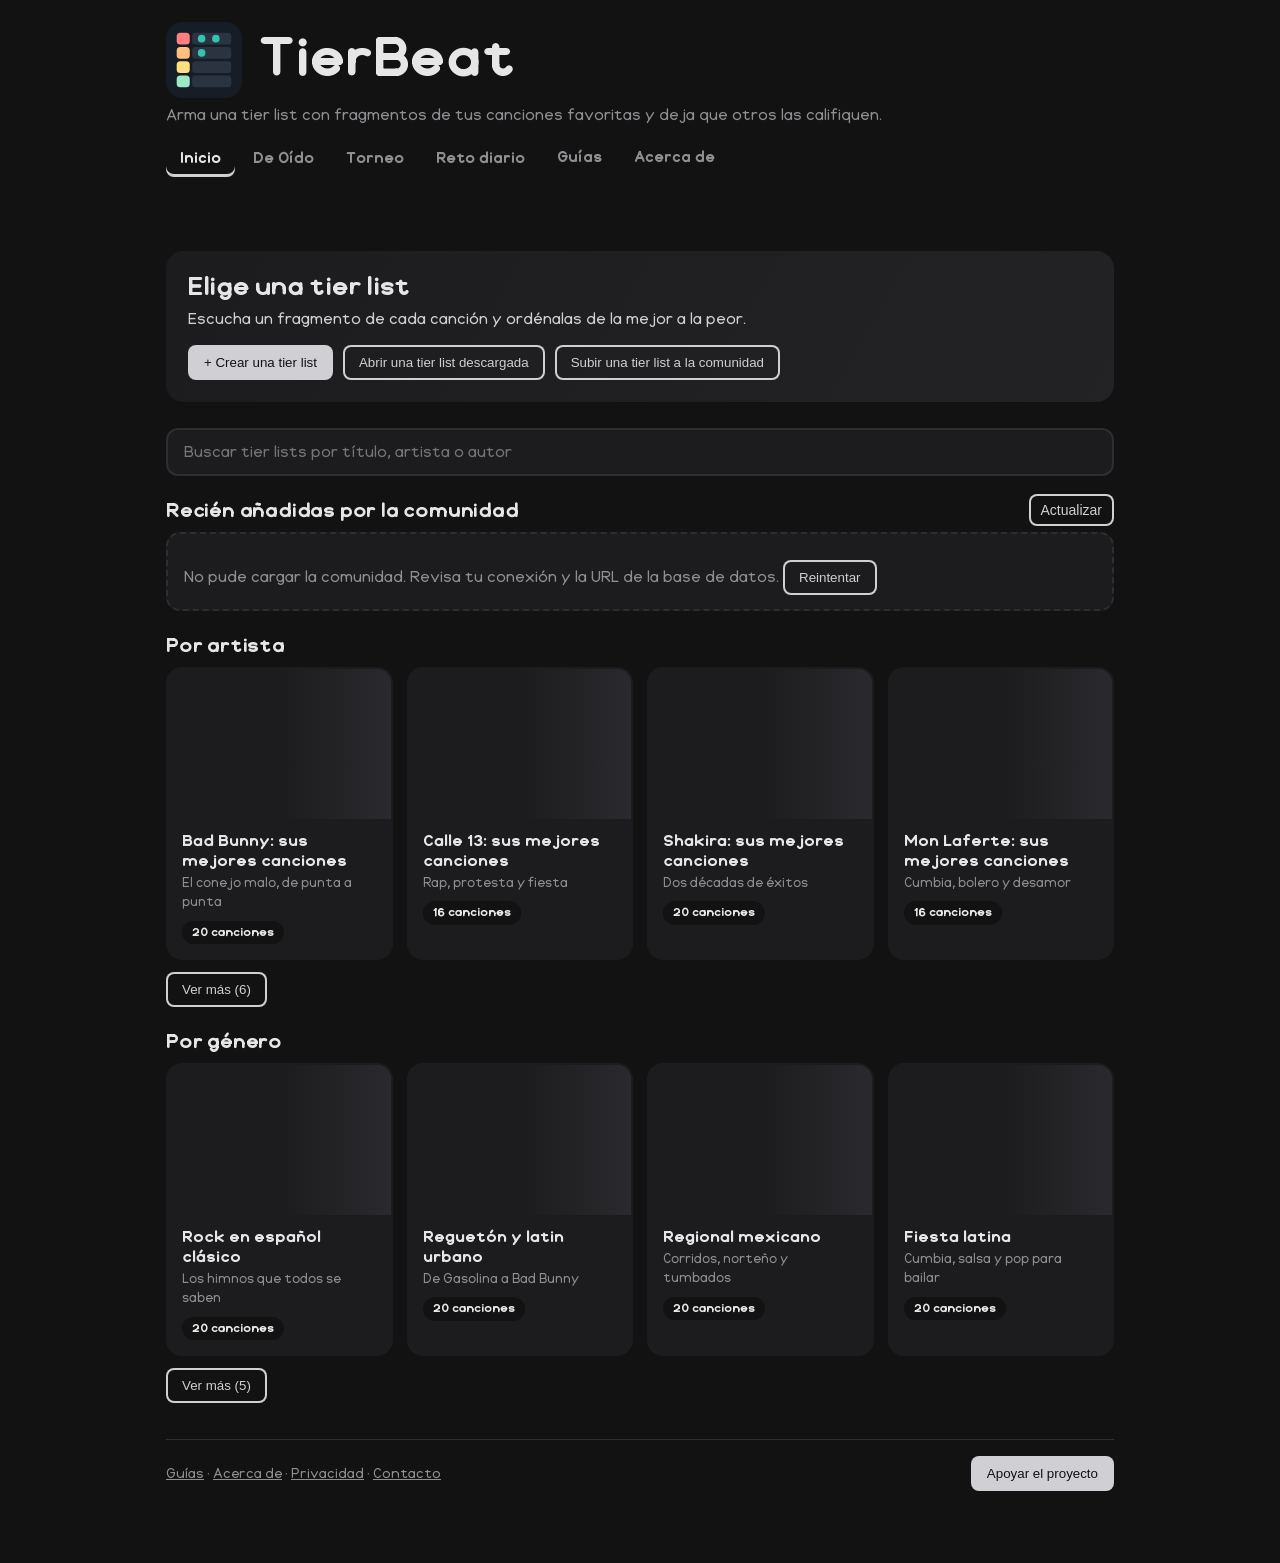
==== index.html @ 7d03746e "Add files via upload" ====
<!DOCTYPE html>
<html lang="es">
<head>
<meta charset="utf-8">
<meta name="viewport" content="width=device-width,initial-scale=1">
<title>TierBeat · Tier lists de música</title>
<link rel="icon" href="data:image/svg+xml,%3Csvg%20xmlns%3D%22http%3A//www.w3.org/2000/svg%22%20viewBox%3D%220%200%2064%2064%22%3E%3Crect%20width%3D%2264%22%20height%3D%2264%22%20rx%3D%2214%22%20fill%3D%22%23171d26%22/%3E%3Crect%20x%3D%229%22%20y%3D%229%22%20width%3D%2211%22%20height%3D%2210%22%20rx%3D%223%22%20fill%3D%22%23ff7f7f%22/%3E%3Crect%20x%3D%2222%22%20y%3D%229%22%20width%3D%2233%22%20height%3D%2210%22%20rx%3D%223%22%20fill%3D%22%232a3340%22/%3E%3Ccircle%20cx%3D%2230%22%20cy%3D%2214%22%20r%3D%223.2%22%20fill%3D%22%2334c3b0%22/%3E%3Ccircle%20cx%3D%2242%22%20cy%3D%2214%22%20r%3D%223.2%22%20fill%3D%22%2334c3b0%22/%3E%3Crect%20x%3D%229%22%20y%3D%2221%22%20width%3D%2211%22%20height%3D%2210%22%20rx%3D%223%22%20fill%3D%22%23ffbf7f%22/%3E%3Crect%20x%3D%2222%22%20y%3D%2221%22%20width%3D%2233%22%20height%3D%2210%22%20rx%3D%223%22%20fill%3D%22%232a3340%22/%3E%3Ccircle%20cx%3D%2230%22%20cy%3D%2226%22%20r%3D%223.2%22%20fill%3D%22%2334c3b0%22/%3E%3Crect%20x%3D%229%22%20y%3D%2233%22%20width%3D%2211%22%20height%3D%2210%22%20rx%3D%223%22%20fill%3D%22%23ffdf7f%22/%3E%3Crect%20x%3D%2222%22%20y%3D%2233%22%20width%3D%2233%22%20height%3D%2210%22%20rx%3D%223%22%20fill%3D%22%232a3340%22/%3E%3Crect%20x%3D%229%22%20y%3D%2245%22%20width%3D%2211%22%20height%3D%2210%22%20rx%3D%223%22%20fill%3D%22%239fe8c4%22/%3E%3Crect%20x%3D%2222%22%20y%3D%2245%22%20width%3D%2233%22%20height%3D%2210%22%20rx%3D%223%22%20fill%3D%22%232a3340%22/%3E%3C/svg%3E">
<link rel="preconnect" href="https://fonts.googleapis.com"><link rel="preconnect" href="https://fonts.gstatic.com" crossorigin>
<link href="https://fonts.googleapis.com/css2?family=Inter:wght@400;600;700;800&display=swap" rel="stylesheet">
<style>
@font-face{font-family:"TierBeat Sans";font-weight:400;font-style:normal;font-display:swap;src:url([data-uri]) format("woff")}
@font-face{font-family:"TierBeat Sans";font-weight:700 800;font-style:normal;font-display:swap;src:url([data-uri]) format("woff")}
:root{--bg:#121212;--panel:#1c1c1e;--line:#2e2e32;--ink:#e6e6e6;--mute:#8e8e93;--hot:#d0d0d4}
*{box-sizing:border-box}
body{margin:0;background:var(--bg);color:var(--ink);font:16px/1.45 "TierBeat Sans",Inter,"Segoe UI",system-ui,-apple-system,Roboto,sans-serif}
h1{letter-spacing:-.02em;font:800 clamp(34px,7vw,56px)/1 'TierBeat Sans',Inter,'Segoe UI',system-ui,sans-serif;margin:0}
h2{letter-spacing:-.01em;font:700 20px 'TierBeat Sans',Inter,'Segoe UI',system-ui,sans-serif;margin:0 0 10px}
header{padding:22px 16px 8px;max-width:980px;margin:auto}
header p{margin:6px 0 0;color:var(--mute)}
nav{display:flex;gap:8px;max-width:980px;margin:12px auto;padding:0 16px}
nav button{flex:1;padding:12px;border:2px solid var(--line);background:none;color:var(--ink);border-radius:10px;font:700 16px inherit;cursor:pointer}
nav button.on{background:var(--hot);border-color:var(--hot)}
main{max-width:980px;margin:auto;padding:0 16px 60px}
section{display:none}section.on{display:block}
.box{background:var(--panel);border-radius:14px;padding:16px;margin-bottom:16px}
label{display:block;font-size:14px;color:var(--mute);margin:10px 0 4px}
input[type=text],input[type=number]{width:100%;padding:10px;border-radius:8px;border:2px solid var(--line);background:var(--bg);color:var(--ink);font:inherit}
input[type=file]{width:100%;color:var(--mute)}
.row{display:flex;gap:10px;flex-wrap:wrap}.row>*{flex:1;min-width:130px}
button.b{padding:10px 16px;border:0;border-radius:8px;background:var(--hot);color:#fff;font:700 15px inherit;cursor:pointer;margin:12px 8px 0 0}
button.b.alt{background:var(--line)}
button:focus-visible,.card:focus-visible,.zone:focus-visible{outline:3px solid #fff;outline-offset:2px}
.msg{color:var(--mute);min-height:22px;margin-top:8px}
.item{display:flex;align-items:center;gap:10px;padding:8px 0;border-top:1px solid var(--line)}
.item b{flex:1}.item small{color:var(--mute)}
.item button{background:var(--line);color:var(--ink);border:0;border-radius:6px;padding:6px 10px;cursor:pointer}
.tier{display:flex;margin-bottom:6px;background:var(--panel);border-radius:10px;overflow:hidden;min-height:92px}
.tier .l{width:64px;display:grid;place-items:center;font:900 32px 'TierBeat Sans',Inter,'Segoe UI',system-ui,sans-serif;color:#121212;flex:none}
.zone,.pool{flex:1;display:flex;flex-wrap:wrap;gap:8px;padding:8px;align-content:flex-start}
.zone.hot,.pool.hot{background:#ffffff18}
.sel-on .zone{cursor:copy;box-shadow:inset 0 0 0 2px var(--hot)}
.pool{background:var(--panel);border-radius:12px;min-height:110px;margin-top:14px}
.card{width:84px;text-align:center;cursor:grab;position:relative;user-select:none;-webkit-user-select:none;-webkit-touch-callout:none;touch-action:none}
.card.gh{position:fixed;z-index:50;pointer-events:none;opacity:.9;margin:0}
.card .d{width:64px;height:64px;margin:auto;border-radius:50%;position:relative;display:grid;place-items:center;
 background:repeating-radial-gradient(circle,#08080a 0 2px,#0e0e10 2px 4px);border:2px solid var(--line)}
.card .d::after{content:"";position:absolute;width:12px;height:12px;border-radius:50%;background:var(--bg)}
.card.sel .d{border-color:#fff;box-shadow:0 0 0 3px var(--hot)}
.card.pl .d{animation:spin 1.6s linear infinite}
@keyframes spin{to{transform:rotate(360deg)}}
@media(prefers-reduced-motion:reduce){.card.pl .d{animation:none}}
.card .pb{position:absolute;top:18px;left:50%;transform:translateX(-50%);z-index:2;background:#000a;color:#fff;border:0;border-radius:50%;width:28px;height:28px;cursor:pointer}
.card .t{font-size:12px;line-height:1.2;margin-top:4px;overflow-wrap:anywhere}
.card .a{font-size:11px;color:var(--mute)}
.hint{color:var(--mute);font-size:14px}
.res{display:flex;gap:10px;align-items:center;padding:8px 0;border-top:1px solid var(--line)}
.res img{width:48px;height:48px;border-radius:6px;flex:none;background:var(--line)}
.res div{flex:1;min-width:0;overflow-wrap:anywhere}.res small{color:var(--mute);display:block}
.res button,.ed button{background:var(--line);color:var(--ink);border:0;border-radius:6px;padding:8px 12px;cursor:pointer}
#wv{width:100%;height:110px;background:var(--bg);border-radius:10px;touch-action:none;cursor:ew-resize;display:block}
.ed{display:flex;gap:6px;align-items:center;margin-bottom:6px}
.ed input[type=text]{flex:1;min-width:0}.ed input[type=color]{width:44px;height:40px;border:0;background:none;padding:0;flex:none}
#out canvas{width:100%;border-radius:10px;margin-top:12px;display:block}
@media(max-width:520px){.tier .l{width:44px;font-size:24px}}
.tw{margin-bottom:6px}.tw .tier{margin-bottom:0}
.tier{background:#17171a}
.tier .l{width:84px}
.ctl{display:flex;flex-direction:column;justify-content:center;align-items:center;gap:2px;background:#0c0c0d;width:52px;flex:none}
.ctl button{background:none;border:0;color:#fff;cursor:pointer;font-size:13px;padding:3px 12px;line-height:1}
.ctl button:first-child{font-size:22px;padding-bottom:6px}
.ep{display:flex;gap:8px;flex-wrap:wrap;align-items:center;background:var(--panel);padding:10px;border-radius:0 0 10px 10px}
.ep input[type=text]{flex:1;min-width:120px}.ep input[type=color]{width:44px;height:40px;border:0;background:none;padding:0}
.ep button{background:var(--line);color:var(--ink);border:0;border-radius:6px;padding:9px 12px;cursor:pointer;font:inherit}
.ep button:disabled{opacity:.4;cursor:default}
@media(max-width:520px){.tier .l{width:56px}.ctl{width:44px}.ctl button{padding:3px 8px}}
.gal{display:grid;grid-template-columns:repeat(auto-fill,minmax(210px,1fr));gap:10px}
.gc{display:block;text-align:left;background:var(--bg);color:var(--ink);border:2px solid var(--line);border-radius:12px;padding:12px;cursor:pointer;font:inherit}
.gc:hover{border-color:var(--hot)}.gc small{display:block;color:var(--mute);margin-top:4px}
#top{max-width:980px;margin:12px auto 0;padding:0 16px;min-height:44px}
#back{padding:10px 16px;border:2px solid var(--line);background:none;color:var(--ink);border-radius:10px;font:700 15px inherit;cursor:pointer}
.hero{background:linear-gradient(120deg,#1c1c1e,#232326);border-radius:18px;padding:22px;margin:10px 0 8px}
.hero h2{font-size:26px;margin:0 0 6px}.hero p{margin:0 0 6px;color:#cfcfd4}
.acts{display:flex;gap:10px;flex-wrap:wrap}.acts .b{margin:8px 0 0}.hero .b.alt{background:transparent}
.sec{letter-spacing:-.01em;font:700 20px 'TierBeat Sans',Inter,'Segoe UI',system-ui,sans-serif;margin:24px 0 10px}
.cards{display:grid;grid-template-columns:repeat(auto-fill,minmax(210px,1fr));gap:14px}
.lc{position:relative;background:var(--panel);color:var(--ink);border:2px solid transparent;border-radius:16px;overflow:hidden;cursor:pointer;transition:transform .15s,border-color .15s}
.lc:hover,.lc:focus-visible{transform:translateY(-3px);border-color:var(--a);outline:none}
.lc .im{position:relative;height:150px;background:linear-gradient(135deg,var(--a),var(--b));display:grid;place-items:center;overflow:hidden}
.lc .em{font-size:58px;filter:drop-shadow(0 4px 8px #0006)}
.lc .ph{position:absolute;inset:0;display:grid;grid-template-columns:1fr;opacity:0;transition:opacity .4s}
.lc .ph.on{opacity:1}.lc .ph.four{grid-template-columns:1fr 1fr;grid-template-rows:1fr 1fr}
.lc .ph img{width:100%;height:100%;object-fit:cover;display:block;min-height:0;min-width:0}
.lc .im::after{content:"";position:absolute;inset:0;background:linear-gradient(to top,#0c0c0dcc,transparent 55%)}
.lc .tx{padding:12px 14px 14px}.lc .tx b{display:block;font-size:16px;line-height:1.25}
.lc .tx small{display:block;color:var(--mute);margin-top:3px}
.lc .n{display:inline-block;margin-top:8px;font-size:12px;font-weight:700;background:var(--bg);border-radius:20px;padding:3px 10px}
.lc .x{position:absolute;top:8px;right:8px;z-index:3;width:30px;height:30px;border-radius:50%;border:0;background:#000a;color:#fff;cursor:pointer}
.toast{position:fixed;left:50%;bottom:18px;transform:translateX(-50%);z-index:60;background:var(--hot);color:#fff;font-weight:700;padding:10px 18px;border-radius:30px;max-width:92vw;text-align:center;box-shadow:0 6px 20px #0008}
.toast:empty{display:none}
.sh{display:flex;align-items:center;justify-content:space-between;gap:10px;flex-wrap:wrap}
.sh .b{margin:12px 0 0;padding:8px 12px;font-size:14px}
.nt{background:var(--panel);border:2px dashed var(--line);border-radius:14px;padding:14px 16px;color:var(--mute);margin:0 0 12px}
.skel{height:230px;border-radius:16px;background:var(--panel);animation:pu 1.2s ease-in-out infinite alternate}
@keyframes pu{to{opacity:.45}}
@media(prefers-reduced-motion:reduce){.skel{animation:none}}
.lc .up,.lc .nw{position:absolute;top:8px;left:8px;z-index:3;border:0;border-radius:20px;color:#fff;font-size:12px;font-weight:700;padding:5px 10px}
.lc .up{background:#000a;cursor:pointer}.lc .nw{background:var(--hot)}
.more{display:block;margin:14px auto 0}
.sk,.lc .im.sk{background:linear-gradient(90deg,#1c1c1e 25%,#2a2a2e 50%,#1c1c1e 75%);background-size:200% 100%;animation:sh 1.3s linear infinite}
.lc .im.sk::after{display:none}
@keyframes sh{to{background-position:-200% 0}}
@media(prefers-reduced-motion:reduce){.sk,.lc .im.sk{animation:none}}
.skc{border-radius:16px;overflow:hidden;background:var(--panel);padding-bottom:16px}
.skc .i{height:150px}.skc .l{height:14px;border-radius:7px;margin:14px 14px 0}.skc .l.s{width:55%;height:11px}
:root{color-scheme:dark}
.lc .im{background:linear-gradient(135deg,#26262a,#161618)}
button.b{color:#121212}button.b:hover{background:#ffffff}
button.b.alt{background:transparent;color:var(--hot);box-shadow:inset 0 0 0 2px var(--hot)}
button.b.alt:hover{background:#d0d0d422}
.item button,.res button,.ed button,.ep button{background:var(--hot);color:#121212}
.ep button:hover:not(:disabled){background:#ffffff}
#back{border-color:var(--hot);color:var(--hot)}
.toast{color:#121212}
.lc .up{background:var(--hot);color:#121212}
.lc .nw{background:#121212d9;color:#d0d0d4}
input[type=text]:focus,input[type=number]:focus{outline:none;border-color:var(--hot)}
h1{display:flex;align-items:center;gap:16px}.lg{width:clamp(52px,11vw,76px);height:auto}.lg{flex:none}
.ft[hidden]{display:none}
.ft{display:flex;align-items:center;justify-content:space-between;gap:12px;flex-wrap:wrap;margin:36px 0 12px;padding-top:16px;border-top:1px solid var(--line);color:var(--mute);font-size:14px}.ft .b{margin:0}
.menu{display:flex;gap:4px;flex-wrap:wrap;margin:12px 0 0}
.menu button,.menu a{padding:8px 14px;border:0;background:none;color:var(--mute);border-radius:8px;font-size:15px;font-weight:700;cursor:pointer;text-decoration:none;font-family:inherit}
.menu button:hover,.menu a:hover{color:var(--ink)}.ft a{color:var(--mute)}.menu button.on{color:var(--ink);box-shadow:inset 0 -3px 0 var(--hot)}
select{width:100%;padding:12px;border-radius:10px;border:2px solid var(--line);background:var(--bg);color:var(--ink);font-size:16px;font-family:inherit}
.gbar{height:6px;border-radius:3px;background:var(--line);overflow:hidden;margin:6px 0 12px}.gbar i{display:block;height:100%;width:0;background:var(--hot)}
.opt{display:block;width:100%;text-align:left;padding:14px;margin:8px 0;border-radius:10px;border:2px solid var(--line);background:var(--panel);color:var(--ink);font-size:16px;font-family:inherit;cursor:pointer}
.opt:hover:not(:disabled){border-color:var(--hot)}.opt:disabled{cursor:default;color:var(--ink)}
.opt.ok{border-color:#7fd99a;background:#16301f}.opt.no{border-color:#e07a7a;background:#341a1a}
.srch{width:100%;margin:18px 0 0;padding:13px 16px;border-radius:12px;border:2px solid var(--line);background:var(--panel);color:var(--ink);font-size:16px;font-family:inherit}
.srch:focus{outline:none;border-color:var(--hot)}
.duel{display:grid;grid-template-columns:1fr 1fr;gap:14px;margin-top:14px}.duel.one{grid-template-columns:minmax(0,260px);justify-content:center}
.tc{min-width:0;background:var(--panel);border:2px solid var(--line);border-radius:16px;padding:12px;text-align:center}
.tc .im2{aspect-ratio:1;border-radius:12px;background:linear-gradient(135deg,#26262a,#161618);overflow:hidden;margin-bottom:10px}
.tc img{width:100%;height:100%;object-fit:cover;display:block}
.tc b{display:block;font-size:16px;overflow-wrap:anywhere}.tc small{display:block;color:var(--mute);margin:2px 0 10px;overflow-wrap:anywhere}
.tc .b{display:block;width:100%;margin:6px 0 0}
#trs .b{margin:6px 8px 0 0}
.shot canvas{width:100%;max-width:540px;border-radius:10px;margin-top:12px;display:block}
.dsegs{display:flex;gap:6px;margin:6px 0 10px}.dsegs i{flex:1;height:10px;border-radius:5px;background:var(--line)}
.dsegs i.m{background:#e07a7a}.dsegs i.s{background:#5a5a60}.dsegs i.w{background:#7fd99a}.dsegs i.c{box-shadow:0 0 0 2px var(--hot)}
#dout canvas{width:100%;max-width:540px;border-radius:10px;margin-top:12px;display:block}
</style>
<script async src="https://pagead2.googlesyndication.com/pagead/js/adsbygoogle.js?client=ca-pub-3114572613314166"
     crossorigin="anonymous"></script>
</head>
<body>
<header>
  <h1><svg class="lg" viewBox="0 0 64 64" width="76" height="76" aria-hidden="true"><rect width="64" height="64" rx="14" fill="#171d26"/><rect x="9" y="9" width="11" height="10" rx="3" fill="#ff7f7f"/><rect x="22" y="9" width="33" height="10" rx="3" fill="#2a3340"/><circle cx="30" cy="14" r="3.2" fill="#34c3b0"/><circle cx="42" cy="14" r="3.2" fill="#34c3b0"/><rect x="9" y="21" width="11" height="10" rx="3" fill="#ffbf7f"/><rect x="22" y="21" width="33" height="10" rx="3" fill="#2a3340"/><circle cx="30" cy="26" r="3.2" fill="#34c3b0"/><rect x="9" y="33" width="11" height="10" rx="3" fill="#ffdf7f"/><rect x="22" y="33" width="33" height="10" rx="3" fill="#2a3340"/><rect x="9" y="45" width="11" height="10" rx="3" fill="#9fe8c4"/><rect x="22" y="45" width="33" height="10" rx="3" fill="#2a3340"/></svg><span>TierBeat</span></h1>
  <p id="tag">Arma una tier list con fragmentos de tus canciones favoritas y deja que otros las califiquen.</p>
  <div class="menu" role="navigation" aria-label="Principal"><button id="nv0" class="on">Inicio</button><button id="nv4">De Oído</button><button id="nv5">Torneo</button><button id="nv6">Reto diario</button><a href="guias.html">Guías</a><a href="acerca.html">Acerca de</a></div>
</header>
<div id="top"><button id="back" hidden>← Inicio</button></div>
<main>
<section id="s0" class="on">
  <div class="hero">
    <h2>Elige una tier list</h2>
    <p>Escucha un fragmento de cada canción y ordénalas de la mejor a la peor.</p>
    <div class="acts">
      <button class="b" id="new">+ Crear una tier list</button>
      <button class="b alt" id="open">Abrir una tier list descargada</button>
      <button class="b alt" id="up">Subir una tier list a la comunidad</button>
      <input type="file" id="lf" accept=".json,application/json" hidden>
      <input type="file" id="uf" accept=".json,application/json" hidden>
    </div>
  </div>
  <div class="box" id="pb" hidden><b id="pbt"></b><label for="pbn">Tu nombre (opcional)</label><input type="text" id="pbn" maxlength="40"><button class="b" id="pbg">Publicar</button><button class="b alt" id="pbc">Cancelar</button></div>
  <input type="search" id="hq" class="srch" placeholder="Buscar tier lists por título, artista o autor" aria-label="Buscar tier lists" autocomplete="off">
  <div id="qr" hidden></div>
  <div id="com"></div>
  <div id="mn"></div>
  <div id="gal"></div>

  <footer class="ft" id="ft" hidden><span><a href="guias.html">Guías</a> · <a href="acerca.html">Acerca de</a> · <a href="privacidad.html">Privacidad</a> · <a href="contacto.html">Contacto</a></span><button class="b" id="don">Apoyar el proyecto</button></footer>
</section>
<section id="s1">
  <div class="box">
    <h2>Mi tier list</h2>
    <label for="ttl">Título de la lista</label>
    <input type="text" id="ttl" placeholder="Ej. Mis rolas para llorar en el camión">
    <label for="who">Tu nombre (opcional)</label>
    <input type="text" id="who">
  </div>
  <div class="box">
    <h2>Buscar una canción</h2>
    <label for="q">Canción o artista</label>
    <div class="row"><input type="text" id="q" placeholder="Ej. Café Tacvba Eres"><button class="b" id="sb" style="flex:none;margin:0">Buscar</button></div>
    <div id="res"></div>
    <div class="msg" id="m0" role="status"></div>
  </div>
  <div class="box" id="fx" hidden>
    <h2 id="sh"></h2>
    <p class="hint">Mueve la zona blanca para elegir el fragmento (máximo 20 segundos). Arrastra los extremos para ajustar su largo.</p>
    <canvas id="wv" width="900" height="110" tabindex="0" aria-label="Selector de fragmento"></canvas>
    <div class="msg" id="rg"></div>
    <button class="b alt" id="pv">Escuchar fragmento</button>
    <button class="b" id="add">Agregar a mi lista</button>
    <div class="msg" id="m1" role="status"></div>
  </div>
  <div class="box">
    <h2>Canciones de mi lista (<span id="cnt">0</span>)</h2>
    <div id="mine"><p class="hint">Aún no hay canciones. Agrega la primera arriba.</p></div>
    <button class="b" id="dl">Descargar mi tier list</button>
    <button class="b alt" id="go">Calificarla yo mismo</button>
    <button class="b" id="pub">Publicar en la comunidad</button>
    <div class="msg" id="mp" role="status"></div>
    <p class="hint">Descarga el archivo y compártelo con tus amigos: lo abren en la pestaña “Calificar una lista”. Para escuchar los fragmentos se necesita internet.</p>
  </div>
</section>

<section id="s2">
  <h2 id="rt" style="margin:6px 0 10px"></h2>
  <div id="board" hidden>
    <p class="hint">Toca el disco para escuchar el fragmento. Arrástralo a un nivel, o tócalo para seleccionarlo y toca el nivel. Con ⚙︎ cambias el nombre y el color de un nivel o lo quitas, y con ▲ ▼ lo mueves.</p>
    <div id="tiers"></div>
    <button class="b alt" id="ta" style="margin:0 0 4px">Agregar nivel</button>
    <div class="pool" id="pool" tabindex="0" aria-label="Canciones sin calificar"></div>
    
    <div class="box">
      <h2>Mostrar mi resultado</h2>
      <label for="rn">Tu nombre</label>
      <input type="text" id="rn">
      <button class="b" id="mk">Crear imagen</button>
      <button class="b alt" id="rs">Reiniciar</button>
      <div class="msg" id="m3" role="status"></div>
      <div id="out"></div>
    </div>
  </div>
</section>
<section id="s4">
  <div id="gpick">
    <div class="box"><h2>De Oído</h2>
      <p class="hint">Elige una tier list y escucha un fragmento: primero solo 1 segundo. Si no la reconoces, puedes pedir 3 y luego 5 segundos. Mientras menos escuches, más puntos ganas (3, 2 o 1).</p></div>
    <input type="search" id="gq" class="srch" placeholder="Buscar una tier list" aria-label="Buscar tier lists" autocomplete="off">
    <div id="gqr" hidden></div>
    <div id="gsec"></div>
  </div>
  <div class="box" id="gset" hidden>
    <h2 id="gtt"></h2><p class="hint" id="gtn"></p>
    <p>¿Cuántas rondas quieres jugar?</p><div id="grs"></div>
    <button class="b alt" id="gbk">Elegir otra lista</button>
  </div>
  <div class="box" id="gpl" hidden>
    <p class="hint" id="gsc"></p>
    <div class="gbar"><i id="gb"></i></div>
    <button class="b" id="gpb">Escuchar de nuevo</button>
    <button class="b alt" id="gmr">Necesito más tiempo</button>
    <div id="gop"></div>
    <div class="msg" id="gms" role="status"></div>
    <button class="b" id="gnx" hidden>Siguiente</button>
  </div>
  <div class="box" id="gen" hidden>
    <h2>Resultado</h2><p id="gtx"></p>
    <button class="b" id="gag">Jugar otra vez</button>
    <button class="b alt" id="gch">Elegir otra lista</button>
    <button class="b alt" id="gmk">Crear imagen para compartir</button>
    <div class="shot" id="gout"></div>
  </div>
</section>
<section id="s5">
  <div id="tpick">
    <div class="box"><h2>Torneo de canciones</h2>
      <p class="hint">Elige una tier list y enfrenta sus canciones de dos en dos. Escucha cada una, quédate con tu favorita y sigue avanzando hasta tener a la campeona.</p></div>
    <input type="search" id="tq" class="srch" placeholder="Buscar una tier list" aria-label="Buscar tier lists" autocomplete="off">
    <div id="tqr" hidden></div>
    <div id="tsec"></div>
  </div>
  <div class="box" id="tset" hidden>
    <h2 id="ttt"></h2><p class="hint" id="ttn"></p>
    <p>¿De cuántas canciones quieres el torneo?</p><div id="trs"></div>
    <button class="b alt" id="tbk">Elegir otra lista</button>
  </div>
  <div id="tdu" hidden>
    <div class="box"><p class="hint" id="tlb"></p><div class="gbar"><i id="tb"></i></div></div>
    <div class="duel" id="tcs"></div>
  </div>
  <div class="box" id="tend" hidden>
    <h2>Tu canción campeona</h2>
    <div class="duel one" id="tcp"></div>
    <h3>Tu top</h3><ol id="tpd"></ol>
    <button class="b" id="tag2">Otro torneo con esta lista</button>
    <button class="b alt" id="tch">Elegir otra lista</button>
    <button class="b alt" id="tmk">Crear imagen para compartir</button>
    <div class="shot" id="tout"></div>
  </div>
</section>
<section id="s6">
  <div class="box"><h2>Reto diario</h2>
    <p class="hint">Una canción nueva cada día, igual para todos (cambia a medianoche, hora de México). Tienes 6 intentos y en cada uno escuchas un fragmento más largo: 1, 2, 4, 7, 11 y 16 segundos.</p>
    <p class="hint" id="dst"></p></div>
  <div class="box" id="dgm">
    <div class="dsegs" id="dsg"></div>
    <div class="gbar"><i id="db"></i></div>
    <button class="b" id="dpl">Escuchar</button>
    <button class="b alt" id="dsk">Saltar</button>
    <input type="text" id="dqi" class="srch" placeholder="Escribe el título o el artista" autocomplete="off" aria-label="Tu respuesta">
    <div id="dsu"></div>
    <button class="b" id="dgo" disabled>Adivinar</button>
    <div id="dhs"></div>
    <div class="msg" id="dms" role="status"></div>
  </div>
  <div class="box" id="dend" hidden>
    <h2 id="dtt"></h2>
    <div class="duel one" id="dcv"></div>
    <p class="hint" id="dcn"></p>
    <button class="b" id="dmk">Crear imagen para compartir</button>
    <div class="shot" id="dout"></div>
  </div>
</section>
</main>

<div id="m2" class="toast" role="status"></div>
<script>
/* ===== COMUNIDAD =====
   Para que todos vean las tier lists publicadas, pega aquí la URL de tu Firebase Realtime Database
   (pasos en LEEME.txt). Ejemplo: "https://tierbeat-12345-default-rtdb.firebaseio.com"
   Si la dejas vacía, la comunidad funciona en modo local (solo en este navegador). */
const DB_URL="https://tierbeat-default-rtdb.firebaseio.com";
/* ===== DONACIONES =====
   DONATE_URL: tu enlace de Ko-fi, PayPal.me, etc. (debe empezar con https://). Vacío = no se muestra el botón. */
const DONATE_URL="https://ko-fi.com/elchetx";
/* Infolinks: tu PID y WSID del Publisher Center. Vacío o 0 en PID = desactivado. */
const INFOLINKS_PID=3449071,INFOLINKS_WSID=0;
const $=s=>document.querySelector(s);
const PAL=["#ff7f7f","#ffbf7f","#ffdf7f","#e5ff7f","#9fe8c4","#7fd4ff","#b69cff","#ff9fe0"];
let made=[],list=null,place={},sel=null,lvls=[],tid=0,cur=null,dur=30,pk=null,drag=null;
const au=new Audio();let actBtn=null,clipNow=null,tick=null,moved=false,openId=null;
const el=(t,c,x)=>{const e=document.createElement(t);if(c)e.className=c;if(x!=null)e.textContent=x;return e};
let m2t;
const say=(id,t)=>{
  $(id).textContent=t;
  if(id==="#m2"){clearTimeout(m2t);if(t&&!/^(Cargando|Buscando)/.test(t))m2t=setTimeout(()=>{$("#m2").textContent=""},9000)}
};
const safe=u=>/^https:\/\/[\w.\/:%~+\-?=&*,@]+$/.test(u||"");
const ink=c=>{const n=parseInt(c.slice(1),16);return(((n>>16)*299+((n>>8)&255)*587+(n&255)*114)/1000>140)?"#121212":"#fff"};

const LISTS=[{"t": "Rock en español clásico", "d": "Los himnos que todos se saben", "s": [["Eres", "Café Tacvba"], ["De música ligera", "Soda Stereo"], ["En el Muelle de San Blas", "Maná"], ["La Célula que Explota", "Caifanes"], ["Lamento boliviano", "Enanitos Verdes"], ["Matador", "Los Fabulosos Cadillacs"], ["Persiana Americana", "Soda Stereo"], ["Rayando el Sol", "Maná"], ["Mariposa Traicionera", "Maná"], ["Afuera", "Caifanes"], ["La Ingrata", "Café Tacvba"], ["Cuando Pase el Temblor", "Soda Stereo"], ["Ciudad de la Furia", "Soda Stereo"], ["Clavado en un Bar", "Maná"], ["Oye Mi Amor", "Maná"], ["Vivir Sin Aire", "Maná"], ["Mátenme Porque Me Muero", "Caifanes"], ["La Muralla Verde", "Enanitos Verdes"], ["Los Dinosaurios", "Charly García"], ["La Flaca", "Jarabe de Palo"]], "k": "g", "im": ["Soda Stereo", "Maná", "Café Tacvba", "Caifanes"], "c": ["#ff6a3d", "#7b1fa2"]}, {"t": "Reguetón y latin urbano", "d": "De Gasolina a Bad Bunny", "s": [["Gasolina", "Daddy Yankee"], ["Despacito", "Luis Fonsi"], ["DÁKITI", "Bad Bunny"], ["Tití Me Preguntó", "Bad Bunny"], ["Mi Gente", "J Balvin"], ["Pepas", "Farruko"], ["Danza Kuduro", "Don Omar"], ["Con Calma", "Daddy Yankee"], ["TUSA", "Karol G"], ["Safaera", "Bad Bunny"], ["MIA", "Bad Bunny"], ["Callaíta", "Bad Bunny"], ["Me Porto Bonito", "Bad Bunny"], ["Hawái", "Maluma"], ["Felices los 4", "Maluma"], ["Ay Vamos", "J Balvin"], ["Lo Que Pasó, Pasó", "Daddy Yankee"], ["Bichota", "Karol G"], ["Provenza", "Karol G"], ["Ojitos Lindos", "Bad Bunny"]], "k": "g", "im": ["Daddy Yankee", "Bad Bunny", "J Balvin", "Karol G"], "c": ["#ff2e93", "#ff8a00"]}, {"t": "Regional mexicano", "d": "Corridos, norteño y tumbados", "s": [["Ella Baila Sola", "Eslabon Armado"], ["La Puerta Negra", "Los Tigres del Norte"], ["un x100to", "Grupo Frontera"], ["Adiós Amor", "Christian Nodal"], ["Un Rinconcito en el Cielo", "Ramón Ayala"], ["Sueña", "Intocable"], ["Contrabando y Traición", "Los Tigres del Norte"], ["La Chona", "Los Tucanes de Tijuana"], ["No Se Va", "Grupo Frontera"], ["Soy el Diablo", "Natanael Cano"], ["La Bebé", "Yng Lvcas"], ["El Azul", "Junior H"], ["El Belicón", "Peso Pluma"], ["Bebe Dame", "Fuerza Regida"], ["Primera Cita", "Carin León"], ["Jefe de Jefes", "Los Tigres del Norte"], ["Volver, Volver", "Vicente Fernández"], ["El Rey", "Vicente Fernández"], ["Mujeres Divinas", "Vicente Fernández"], ["Amorcito Corazón", "Pedro Infante"]], "k": "g", "im": ["Peso Pluma", "Los Tigres del Norte", "Grupo Frontera", "Christian Nodal"], "c": ["#2e9e5b", "#d4a017"]}, {"t": "Fiesta latina", "d": "Cumbia, salsa y pop para bailar", "s": [["Como la Flor", "Selena"], ["Bidi Bidi Bom Bom", "Selena"], ["17 Años", "Los Ángeles Azules"], ["Suavemente", "Elvis Crespo"], ["Vivir Mi Vida", "Marc Anthony"], ["La Camisa Negra", "Juanes"], ["Bailando", "Enrique Iglesias"], ["La Tortura", "Shakira"], ["Hips Don't Lie", "Shakira"], ["La Bamba", "Ritchie Valens"], ["Waka Waka", "Shakira"], ["Livin' la Vida Loca", "Ricky Martin"], ["La Copa de la Vida", "Ricky Martin"], ["Macarena", "Los del Río"], ["La Vida Es un Carnaval", "Celia Cruz"], ["Pedro Navaja", "Rubén Blades"], ["Bamboleo", "Gipsy Kings"], ["El Cantante", "Héctor Lavoe"], ["Conga", "Gloria Estefan"], ["La Bomba", "Azul Azul"]], "k": "g", "im": ["Selena", "Marc Anthony", "Shakira", "Ricky Martin"], "c": ["#ff4d6d", "#ffb703"]}, {"t": "Baladas para llorar", "d": "Desamor en español", "s": [["Mientes", "Camila"], ["Todo Cambió", "Camila"], ["Hasta Que Te Conocí", "Juan Gabriel"], ["Amor Eterno", "Juan Gabriel"], ["Si No Te Hubieras Ido", "Marco Antonio Solís"], ["Corazón Partío", "Alejandro Sanz"], ["El Triste", "José José"], ["Tu Cárcel", "Los Bukis"], ["Ahora Quién", "Marc Anthony"], ["Eres Mi Religión", "Maná"], ["La Incondicional", "Luis Miguel"], ["Contigo en la Distancia", "Luis Miguel"], ["Cuando Calienta el Sol", "Luis Miguel"], ["Y Tú Te Vas", "Chayanne"], ["Torero", "Chayanne"], ["Obsesión", "Aventura"], ["Querida", "Juan Gabriel"], ["Cuando Me Enamoro", "Enrique Iglesias"], ["Azul", "Cristian Castro"], ["Por Amarte Así", "Cristian Castro"]], "k": "g", "im": ["Luis Miguel", "Juan Gabriel", "Camila", "José José"], "c": ["#4a6cf7", "#a855f7"]}, {"t": "Pop de los 2000", "d": "Los éxitos de la radio de antes", "s": [["Toxic", "Britney Spears"], ["Umbrella", "Rihanna"], ["Crazy in Love", "Beyoncé"], ["Hey Ya!", "OutKast"], ["Mr. Brightside", "The Killers"], ["Since U Been Gone", "Kelly Clarkson"], ["Poker Face", "Lady Gaga"], ["Rolling in the Deep", "Adele"], ["Viva la Vida", "Coldplay"], ["I Gotta Feeling", "The Black Eyed Peas"], ["Bad Romance", "Lady Gaga"], ["Complicated", "Avril Lavigne"], ["Yeah!", "Usher"], ["Lose Yourself", "Eminem"], ["In Da Club", "50 Cent"], ["Bleeding Love", "Leona Lewis"], ["Fix You", "Coldplay"], ["Boulevard of Broken Dreams", "Green Day"], ["Misery Business", "Paramore"], ["Seven Nation Army", "The White Stripes"]], "k": "g", "im": ["Britney Spears", "Rihanna", "Beyoncé", "Coldplay"], "c": ["#ff79c6", "#6c5ce7"]}, {"t": "Pop de los 2020", "d": "Lo que suena hoy", "s": [["Blinding Lights", "The Weeknd"], ["As It Was", "Harry Styles"], ["Flowers", "Miley Cyrus"], ["Anti-Hero", "Taylor Swift"], ["good 4 u", "Olivia Rodrigo"], ["Levitating", "Dua Lipa"], ["bad guy", "Billie Eilish"], ["Espresso", "Sabrina Carpenter"], ["Die With A Smile", "Lady Gaga"], ["Cruel Summer", "Taylor Swift"], ["drivers license", "Olivia Rodrigo"], ["Watermelon Sugar", "Harry Styles"], ["Don't Start Now", "Dua Lipa"], ["Save Your Tears", "The Weeknd"], ["Stay", "The Kid LAROI"], ["Heat Waves", "Glass Animals"], ["Easy on Me", "Adele"], ["vampire", "Olivia Rodrigo"], ["Kill Bill", "SZA"], ["Industry Baby", "Lil Nas X"]], "k": "g", "im": ["The Weeknd", "Dua Lipa", "Olivia Rodrigo", "Harry Styles"], "c": ["#00c2d1", "#7c3aed"]}, {"t": "Rock clásico", "d": "Guitarras que no pasan de moda", "s": [["Bohemian Rhapsody", "Queen"], ["Hotel California", "Eagles"], ["Stairway to Heaven", "Led Zeppelin"], ["Smoke on the Water", "Deep Purple"], ["Back In Black", "AC/DC"], ["Sweet Child O' Mine", "Guns N' Roses"], ["Don't Stop Believin'", "Journey"], ["Livin' on a Prayer", "Bon Jovi"], ["Come Together", "The Beatles"], ["Another Brick in the Wall, Pt. 2", "Pink Floyd"], ["Highway to Hell", "AC/DC"], ["We Will Rock You", "Queen"], ["Don't Stop Me Now", "Queen"], ["Paint It Black", "The Rolling Stones"], ["Hey Jude", "The Beatles"], ["Dream On", "Aerosmith"], ["Whole Lotta Love", "Led Zeppelin"], ["Free Bird", "Lynyrd Skynyrd"], ["Wish You Were Here", "Pink Floyd"], ["Purple Haze", "Jimi Hendrix"]], "k": "g", "im": ["Queen", "Led Zeppelin", "AC/DC", "Pink Floyd"], "c": ["#e63946", "#1d1d3a"]}, {"t": "Clásicos de los 80 y 90", "d": "Para toda la familia", "s": [["Take On Me", "a-ha"], ["Billie Jean", "Michael Jackson"], ["Girls Just Want to Have Fun", "Cyndi Lauper"], ["Africa", "Toto"], ["Every Breath You Take", "The Police"], ["Sweet Dreams (Are Made of This)", "Eurythmics"], ["Wake Me Up Before You Go-Go", "Wham!"], ["Smells Like Teen Spirit", "Nirvana"], ["Wonderwall", "Oasis"], ["Losing My Religion", "R.E.M."], ["Like a Prayer", "Madonna"], ["Thriller", "Michael Jackson"], ["Beat It", "Michael Jackson"], ["Purple Rain", "Prince"], ["Under Pressure", "Queen"], ["Baby One More Time", "Britney Spears"], ["Wannabe", "Spice Girls"], ["Creep", "Radiohead"], ["Zombie", "The Cranberries"], ["Basket Case", "Green Day"]], "k": "g", "im": ["Michael Jackson", "Madonna", "Nirvana", "a-ha"], "c": ["#f72585", "#3a0ca3"]}, {"t": "Bad Bunny: sus mejores canciones", "d": "El conejo malo, de punta a punta", "s": [["Tití Me Preguntó", "Bad Bunny"], ["DÁKITI", "Bad Bunny"], ["Me Porto Bonito", "Bad Bunny"], ["Ojitos Lindos", "Bad Bunny"], ["Callaíta", "Bad Bunny"], ["Yo Perreo Sola", "Bad Bunny"], ["Efecto", "Bad Bunny"], ["Moscow Mule", "Bad Bunny"], ["Neverita", "Bad Bunny"], ["Después de la Playa", "Bad Bunny"], ["Monaco", "Bad Bunny"], ["BAILE INoLVIDABLE", "Bad Bunny"], ["NUEVAYoL", "Bad Bunny"], ["DtMF", "Bad Bunny"], ["Yonaguni", "Bad Bunny"], ["Amorfoda", "Bad Bunny"], ["Soy Peor", "Bad Bunny"], ["Vete", "Bad Bunny"], ["Safaera", "Bad Bunny"], ["MIA", "Bad Bunny"]], "k": "a", "im": ["Bad Bunny"], "c": ["#0ea5a4", "#ff4d8d"]}, {"t": "Calle 13: sus mejores canciones", "d": "Rap, protesta y fiesta", "s": [["Atrévete-te-te", "Calle 13"], ["Latinoamérica", "Calle 13"], ["Pa'l Norte", "Calle 13"], ["Un Beso de Desayuno", "Calle 13"], ["Tango del Pecado", "Calle 13"], ["Muerte en Hawaii", "Calle 13"], ["La Perla", "Calle 13"], ["Cumbia de los Aburridos", "Calle 13"], ["Ojos Color Sol", "Calle 13"], ["Fiesta de Locos", "Calle 13"], ["No Hay Nadie Como Tú", "Calle 13"], ["Calma Pueblo", "Calle 13"], ["El Baile de los Pobres", "Calle 13"], ["Digo Lo Que Pienso", "Calle 13"], ["Vamo' a Portarnos Mal", "Calle 13"], ["Electro Movimiento", "Calle 13"]], "k": "a", "im": ["Calle 13"], "c": ["#f59e0b", "#b91c1c"]}, {"t": "Shakira: sus mejores canciones", "d": "Dos décadas de éxitos", "s": [["Hips Don't Lie", "Shakira"], ["La Tortura", "Shakira"], ["Waka Waka", "Shakira"], ["Ojos Así", "Shakira"], ["Whenever, Wherever", "Shakira"], ["Estoy Aquí", "Shakira"], ["Antología", "Shakira"], ["Inevitable", "Shakira"], ["Objection (Tango)", "Shakira"], ["Loca", "Shakira"], ["She Wolf", "Shakira"], ["Can't Remember to Forget You", "Shakira"], ["Chantaje", "Shakira"], ["Me Enamoré", "Shakira"], ["Perro Fiel", "Shakira"], ["La Bicicleta", "Shakira"], ["Te Felicito", "Shakira"], ["Ciega, Sordomuda", "Shakira"], ["Suerte", "Shakira"], ["Monotonía", "Shakira"]], "k": "a", "im": ["Shakira"], "c": ["#f5b301", "#c2410c"]}, {"t": "Mon Laferte: sus mejores canciones", "d": "Cumbia, bolero y desamor", "s": [["Tu Falta de Querer", "Mon Laferte"], ["Mi Buen Amor", "Mon Laferte"], ["Amárrame", "Mon Laferte"], ["Amor Completo", "Mon Laferte"], ["Si Tú Me Quisieras", "Mon Laferte"], ["Pa' Dónde Se Fue", "Mon Laferte"], ["Tormento", "Mon Laferte"], ["El Beso", "Mon Laferte"], ["Antes de Ti", "Mon Laferte"], ["No Te Fumes Mi Mariguana", "Mon Laferte"], ["La Trenza", "Mon Laferte"], ["Primaveral", "Mon Laferte"], ["Cielito de Abril", "Mon Laferte"], ["Flaco", "Mon Laferte"], ["Que Sí", "Mon Laferte"], ["Yo Te Qui", "Mon Laferte"]], "k": "a", "im": ["Mon Laferte"], "c": ["#be123c", "#4c1d95"]}, {"t": "Sabrina Carpenter: sus mejores canciones", "d": "Pop con actitud", "s": [["Espresso", "Sabrina Carpenter"], ["Please Please Please", "Sabrina Carpenter"], ["Taste", "Sabrina Carpenter"], ["Bed Chem", "Sabrina Carpenter"], ["Juno", "Sabrina Carpenter"], ["Feather", "Sabrina Carpenter"], ["Nonsense", "Sabrina Carpenter"], ["Because I Liked a Boy", "Sabrina Carpenter"], ["Sue Me", "Sabrina Carpenter"], ["Thumbs", "Sabrina Carpenter"], ["Skin", "Sabrina Carpenter"], ["Manchild", "Sabrina Carpenter"], ["Tears", "Sabrina Carpenter"], ["Good Graces", "Sabrina Carpenter"], ["Busy Woman", "Sabrina Carpenter"], ["Read Your Mind", "Sabrina Carpenter"], ["Can't Blame a Girl for Trying", "Sabrina Carpenter"], ["Why", "Sabrina Carpenter"]], "k": "a", "im": ["Sabrina Carpenter"], "c": ["#fb7185", "#fbbf24"]}, {"t": "Kevin Kaarl: sus mejores canciones", "d": "Folk nostálgico desde Chihuahua", "s": [["San Lucas", "Kevin Kaarl"], ["Te Quiero Tanto", "Kevin Kaarl"], ["Colapso", "Kevin Kaarl"], ["Vámonos a Marte", "Kevin Kaarl"], ["Me Va a Costar", "Kevin Kaarl"], ["Como Me Encanta", "Kevin Kaarl"], ["Abrazado a Ti", "Kevin Kaarl"], ["Si Supieras", "Kevin Kaarl"], ["Amor Viejo", "Kevin Kaarl"], ["Búscame Otra Vez", "Kevin Kaarl"], ["Y Está Bien", "Kevin Kaarl"], ["Esta Noche", "Kevin Kaarl"], ["Dime", "Kevin Kaarl"], ["Siente Más", "Kevin Kaarl"], ["Llora Más", "Kevin Kaarl"], ["Nunca Te Supe Cuidar", "Kevin Kaarl"], ["Quédate", "Kevin Kaarl"]], "k": "a", "im": ["Kevin Kaarl"], "c": ["#65a30d", "#0f766e"]}, {"t": "Ed Maverick: sus mejores canciones", "d": "Folk para llorar en tu cuarto", "s": [["Fuentes de Ortiz", "Ed Maverick"], ["Acurrucar", "Ed Maverick"], ["Ropa de Bazar", "Ed Maverick"], ["Karpe Diem", "Ed Maverick"], ["Del Río", "Ed Maverick"], ["Quiero", "Ed Maverick"], ["Siempre Estoy Pa' Ti", "Ed Maverick"], ["WRU", "Ed Maverick"], ["Gracias", "Ed Maverick"], ["Mantra II", "Ed Maverick"], ["Culpa", "Ed Maverick"], ["Arcoíris", "Ed Maverick"], ["Nadie Va a Pensar en Ti Mejor Que Yo", "Ed Maverick"], ["No Hay Problema", "Ed Maverick"], ["Violento", "Ed Maverick"], ["Valor de Más", "Ed Maverick"]], "k": "a", "im": ["Ed Maverick"], "c": ["#ca8a04", "#7c2d12"]}, {"t": "Taylor Swift: sus mejores canciones", "d": "De Love Story a Fortnight", "s": [["Anti-Hero", "Taylor Swift"], ["Cruel Summer", "Taylor Swift"], ["Shake It Off", "Taylor Swift"], ["Blank Space", "Taylor Swift"], ["Love Story", "Taylor Swift"], ["You Belong with Me", "Taylor Swift"], ["Bad Blood", "Taylor Swift"], ["Style", "Taylor Swift"], ["Lover", "Taylor Swift"], ["Willow", "Taylor Swift"], ["Cardigan", "Taylor Swift"], ["All Too Well", "Taylor Swift"], ["Delicate", "Taylor Swift"], ["Ready for It?", "Taylor Swift"], ["Look What You Made Me Do", "Taylor Swift"], ["Fortnight", "Taylor Swift"], ["Karma", "Taylor Swift"], ["Bejeweled", "Taylor Swift"], ["Lavender Haze", "Taylor Swift"], ["Wildest Dreams", "Taylor Swift"]], "k": "a", "im": ["Taylor Swift"], "c": ["#a78bfa", "#f472b6"]}, {"t": "Soda Stereo: sus mejores canciones", "d": "Los clásicos del rock argentino", "s": [["De Música Ligera", "Soda Stereo"], ["Persiana Americana", "Soda Stereo"], ["Cuando Pase el Temblor", "Soda Stereo"], ["Ciudad de la Furia", "Soda Stereo"], ["Trátame Suavemente", "Soda Stereo"], ["Nada Personal", "Soda Stereo"], ["Signos", "Soda Stereo"], ["Un Millón de Años Luz", "Soda Stereo"], ["Prófugos", "Soda Stereo"], ["En el Séptimo Día", "Soda Stereo"], ["Té para Tres", "Soda Stereo"], ["Lo Que Sangra (La Cúpula)", "Soda Stereo"], ["Primavera 0", "Soda Stereo"], ["Corazón Delator", "Soda Stereo"], ["Sobredosis de TV", "Soda Stereo"], ["Fue", "Soda Stereo"], ["Ella Usó Mi Cabeza Como un Revólver", "Soda Stereo"]], "k": "a", "im": ["Soda Stereo"], "c": ["#06b6d4", "#1e3a8a"]}, {"t": "Selena: sus mejores canciones", "d": "La reina del Tex-Mex", "s": [["Como la Flor", "Selena"], ["Bidi Bidi Bom Bom", "Selena"], ["Amor Prohibido", "Selena"], ["I Could Fall in Love", "Selena"], ["Dreaming of You", "Selena"], ["No Me Queda Más", "Selena"], ["Techno Cumbia", "Selena"], ["La Carcacha", "Selena"], ["Baila Esta Cumbia", "Selena"], ["Fotos y Recuerdos", "Selena"], ["Si Una Vez", "Selena"], ["Tú Solo Tú", "Selena"], ["El Chico del Apartamento 512", "Selena"], ["Ya Ves", "Selena"]], "k": "a", "im": ["Selena"], "c": ["#ec4899", "#f59e0b"]}];
function showView(v){
  [0,1,2,4,5,6].forEach(i=>$("#s"+i).classList.toggle("on",i===v));
  $("#nv0").classList.toggle("on",v<3);$("#nv4").classList.toggle("on",v===4);$("#nv5").classList.toggle("on",v===5);$("#nv6").classList.toggle("on",v===6);
  if(v!==4){gau.pause();clearTimeout(gT)}
  brand(v);if(v!==5)tStop();if(v===5)tMenu();
  if(v===6)dInit();else{dau.pause();clearTimeout(dTm);clearInterval(dClock)}
  if(v===4)gMenu();
  try{history.replaceState(null,"",v===4?"#adivina":v===5?"#torneo":v===6?"#reto":location.pathname+location.search)}catch(e){}
  $("#back").hidden=v===0||v>=3;if(v===0){au.pause();if(Date.now()-lastCom>6e4)loadCom()}window.scrollTo(0,0);
}
$("#back").onclick=()=>showView(0);
$("#nv0").onclick=()=>showView(0);$("#nv4").onclick=()=>showView(4);$("#nv5").onclick=()=>showView(5);$("#nv6").onclick=()=>showView(6);
$("#new").onclick=()=>showView(1);
$("#open").onclick=()=>$("#lf").click();

async function play(s,btn){
  if(!s.url&&!s.src){
    if(btn)btn.textContent="…";
    const r=await findSong(s);
    if(btn)btn.textContent="▶︎";
    if(!r){say("#m3","No pude cargar «"+s.title+"». No la encontré en Deezer ni en iTunes; inténtalo de nuevo en un minuto."+(s.dbg&&s.dbg.length?" Los buscadores devolvieron: "+s.dbg.join(" | ").slice(0,260):""));return}
    Object.assign(s,r);
  }
  if(s.sm){
    s.sm=0;if(btn)btn.textContent="…";
    const w=await bestWindow(s.url||s.src);
    if(w){s.start=w[0];s.end=w[1]}
    const c=cache[norm(s.title+"|"+s.artist)];if(c){c.w=[s.start,s.end];saveCache()}
  }
  const url=s.url||s.src,start=s.start||0,end=s.end||1e9;
  if(clipNow&&clipNow.url===url&&clipNow.start===start&&!au.paused){au.pause();return}
  clipNow={url,start,end,s};actBtn=btn;
  const go=()=>{au.currentTime=start;au.play().catch(()=>{})};
  if(au.getAttribute("src")===url&&au.readyState>0)go();
  else{au.src=url;au.onloadedmetadata=go}
}
au.onerror=async()=>{
  const c=clipNow;if(!c||!c.s||!c.s.title||c.s.retried)return;
  c.s.retried=true;const r=await findSong(c.s,true);
  if(r){Object.assign(c.s,r);play(c.s,actBtn)}
};
au.ontimeupdate=()=>{if(clipNow&&au.currentTime>=clipNow.end)au.pause();if(tick)tick()};
au.onplay=()=>mark(true);
au.onpause=au.onended=()=>{mark(false);if(tick)tick()};
function mark(on){
  document.querySelectorAll(".pb").forEach(b=>{b.textContent="▶︎";b.parentElement.classList.remove("pl")});
  if(on&&actBtn){actBtn.textContent="⏸︎";actBtn.parentElement.classList.add("pl")}
}

function search(){
  const q=$("#q").value.trim();if(!q)return;
  say("#m0","Buscando…");$("#res").textContent="";
  const cb="itcb"+Date.now(),sc=document.createElement("script");
  const done=()=>{delete window[cb];sc.remove()};
  window[cb]=d=>{done();showRes(d.results||[])};
  sc.onerror=()=>{done();say("#m0","No pude conectar con el buscador. Revisa tu conexión a internet.")};
  sc.src="https://itunes.apple.com/search?media=music&entity=song&limit=12&term="+encodeURIComponent(q)+"&callback="+cb;
  document.head.append(sc);
}
$("#sb").onclick=search;
$("#q").onkeydown=e=>{if(e.key==="Enter")search()};
function showRes(r){
  const box=$("#res");box.textContent="";
  r=r.filter(x=>safe(x.previewUrl));
  say("#m0",r.length?"":"No encontré canciones con ese nombre. Prueba con otro.");
  r.forEach(x=>{
    const row=el("div","res"),im=el("img"),t=el("div"),p=el("button",null,"▶︎"),c=el("button",null,"Elegir");
    im.alt="";im.src=x.artworkUrl100||"";
    t.append(el("b",null,x.trackName),el("small",null,x.artistName));
    p.setAttribute("aria-label","Escuchar vista previa de "+x.trackName);
    p.onclick=()=>play({url:x.previewUrl},null);
    c.onclick=()=>pick({id:Date.now()+""+Math.floor(Math.random()*999),title:x.trackName,artist:x.artistName,
      art:(x.artworkUrl100||"").replace("100x100","300x300"),url:x.previewUrl});
    row.append(im,t,p,c);box.append(row);
  });
}

async function peaks(url){
  try{
    const AC=window.AudioContext||window.webkitAudioContext,ac=new AC();
    const b=await ac.decodeAudioData(await(await fetch(url)).arrayBuffer());ac.close();
    const d=b.getChannelData(0),n=150,st=Math.floor(d.length/n),o=[];
    for(let i=0;i<n;i++){let m=0;for(let j=0;j<st;j+=20)m=Math.max(m,Math.abs(d[i*st+j]));o.push(m)}
    const mx=Math.max(...o)||1;return o.map(v=>v/mx);
  }catch(e){return null}
}
function pick(s){
  cur=Object.assign(s,{start:0,end:15});dur=30;pk=null;
  au.pause();clipNow=null;
  $("#fx").hidden=false;$("#sh").textContent=s.title+" · "+s.artist;say("#m1","");
  au.src=s.url;au.onloadedmetadata=()=>{if(cur===s){dur=au.duration||30;cur.end=Math.min(15,dur);drawSel()}};
  tick=drawSel;drawSel();$("#fx").scrollIntoView({behavior:"smooth"});
  peaks(s.url).then(p=>{if(cur===s){pk=p;drawSel()}});
}
function drawSel(){
  if(!cur)return;
  const c=$("#wv"),g=c.getContext("2d"),W=c.width,H=c.height,px=t=>t/dur*W;
  g.clearRect(0,0,W,H);
  const n=pk?pk.length:Math.round(dur*3);
  for(let i=0;i<n;i++){
    const t=i/n*dur,on=t>=cur.start&&t<=cur.end,h=pk?Math.max(4,pk[i]*(H-30)):14;
    g.fillStyle=on?"#d0d0d4":"#2e2e32";g.fillRect(i/n*W,(H-h)/2,W/n-2,h);
  }
  g.fillStyle="#fff";g.fillRect(px(cur.start)-3,6,6,H-12);g.fillRect(px(cur.end)-3,6,6,H-12);
  if(!au.paused&&au.getAttribute("src")===cur.url)g.fillRect(px(au.currentTime)-1,0,2,H);
  say("#rg",cur.start.toFixed(1)+" s a "+cur.end.toFixed(1)+" s · dura "+(cur.end-cur.start).toFixed(1)+" s");
}
const cv=$("#wv");
const tAt=e=>{const r=cv.getBoundingClientRect();return Math.min(dur,Math.max(0,(e.clientX-r.left)/r.width*dur))};
cv.onpointerdown=e=>{
  if(!cur)return;cv.setPointerCapture(e.pointerId);
  const t=tAt(e),tol=18/cv.getBoundingClientRect().width*dur,L=cur.end-cur.start;
  if(Math.abs(t-cur.start)<tol)drag={m:"s"};
  else if(Math.abs(t-cur.end)<tol)drag={m:"e"};
  else if(t>cur.start&&t<cur.end)drag={m:"m",o:t-cur.start};
  else{cur.start=Math.min(Math.max(0,t-L/2),dur-L);cur.end=cur.start+L;drag={m:"m",o:L/2}}
  drawSel();
};
cv.onpointermove=e=>{
  if(!drag||!cur)return;const t=tAt(e),L=cur.end-cur.start;
  if(drag.m==="s")cur.start=Math.min(Math.max(0,t,cur.end-20),cur.end-1);
  else if(drag.m==="e")cur.end=Math.max(Math.min(t,cur.start+20,dur),cur.start+1);
  else{cur.start=Math.min(Math.max(0,t-drag.o),dur-L);cur.end=cur.start+L}
  drawSel();
};
cv.onpointerup=cv.onpointercancel=()=>{drag=null};
cv.onkeydown=e=>{
  const d=e.key==="ArrowRight"?.5:e.key==="ArrowLeft"?-.5:0;if(!d||!cur)return;
  e.preventDefault();const L=cur.end-cur.start;cur.start=Math.min(Math.max(0,cur.start+d),dur-L);cur.end=cur.start+L;drawSel();
};
$("#pv").onclick=()=>{if(cur)play({url:cur.url,start:cur.start,end:cur.end},null)};
$("#add").onclick=()=>{
  if(!cur)return;
  made.push({...cur,start:+cur.start.toFixed(2),end:+cur.end.toFixed(2)});
  au.pause();cur=null;tick=null;$("#fx").hidden=true;$("#res").textContent="";$("#q").value="";
  say("#m0","Agregada. Busca otra canción para seguir.");drawMine();
};

function drawMine(){
  const box=$("#mine");box.textContent="";$("#cnt").textContent=made.length;
  if(!made.length){box.append(el("p","hint","Aún no hay canciones. Busca la primera arriba."));return}
  made.forEach((s,i)=>{
    const r=el("div","item"),t=el("b",null,s.title);
    if(s.artist)t.append(el("small",null," · "+s.artist));
    const p=el("button",null,"▶︎ Oír"),x=el("button",null,"Quitar");
    p.onclick=()=>play(s,null);x.onclick=()=>{made.splice(i,1);drawMine()};
    r.append(t,p,x);box.append(r);
  });
}
$("#dl").onclick=()=>{
  if(!made.length){say("#m0","Agrega al menos una canción para descargar.");return}
  const title=$("#ttl").value.trim()||"Mi tier list";
  const data={app:"tierbeat",title,author:$("#who").value.trim(),songs:made};
  const a=el("a");a.href=URL.createObjectURL(new Blob([JSON.stringify(data)],{type:"application/json"}));
  a.download=title.toLowerCase().replace(/[^a-z0-9áéíóúñ]+/g,"-").replace(/^-|-$/g,"")+".tierbeat.json";
  a.click();mineSave(data);say("#m0","Descargada. Compártela con quien quieras que la califique.");
};
$("#go").onclick=()=>{
  if(!made.length){say("#m0","Agrega al menos una canción primero.");return}
  const d={app:"tierbeat",title:$("#ttl").value.trim()||"Mi tier list",author:$("#who").value.trim(),songs:made.map(x=>({...x}))};
  mineSave(d);open_(d);
};

function parseTB(txt){
  const d=JSON.parse(txt);
  if(d.app!=="tierbeat"||!Array.isArray(d.songs))throw 0;
  d.songs=d.songs.filter(s=>s&&s.id&&typeof s.title==="string"&&(!(s.url||s.src)||safe(s.url)||/^data:audio\//.test(s.src||"")));
  if(!d.songs.length)throw 0;
  return d;
}
$("#lf").onchange=async e=>{
  const f=e.target.files[0];e.target.value="";if(!f)return;
  try{await open_(parseTB(await f.text()))}catch(x){say("#m2","Ese archivo no es una tier list de TierBeat.")}
};
$("#up").onclick=()=>$("#uf").click();
let pend=null;
$("#uf").onchange=async e=>{
  const f=e.target.files[0];e.target.value="";if(!f)return;
  let d;try{d=parseTB(await f.text())}catch(x){say("#m2","Ese archivo no es una tier list de TierBeat.");return}
  pend=d;$("#pbt").textContent="Publicar «"+d.title+"» ("+d.songs.length+" canciones) en la comunidad";
  $("#pbn").value=d.author&&d.author!=="TierBeat"?d.author:"";$("#pb").hidden=false;$("#pbn").focus();
};
$("#pbg").onclick=()=>{if(!pend)return;const d=pend;pend=null;$("#pb").hidden=true;publishList({title:d.title,author:$("#pbn").value,songs:d.songs},"#m2")};
$("#pbc").onclick=()=>{pend=null;$("#pb").hidden=true};
$("#pub").onclick=()=>{
  const t=$("#ttl").value.trim();
  if(!t){say("#mp","Ponle un título a tu lista para publicarla.");$("#ttl").focus();return}
  publishList({title:t,author:$("#who").value.trim(),songs:made},"#mp");
};
const norm=t=>(t||"").normalize("NFD").replace(/[\u0300-\u036f]/g,"").toLowerCase();
const CK="tierbeat_cache_v5";
try{localStorage.removeItem("tierbeat_cache_v1");localStorage.removeItem("tierbeat_cache_v2");localStorage.removeItem("tierbeat_cache_v3");localStorage.removeItem("tierbeat_cache_v4")}catch(e){}
let cache={};try{cache=JSON.parse(localStorage.getItem(CK)||"{}")}catch(e){}
const saveCache=()=>{try{localStorage.setItem(CK,JSON.stringify(cache))}catch(e){}};
let jq=0;
const jsonp=url=>new Promise(res=>{
  const cb="jp"+(++jq)+Date.now(),sc=document.createElement("script");let fin=false;
  const done=d=>{
    if(fin)return;fin=true;clearTimeout(tm);sc.remove();
    window[cb]=()=>{delete window[cb]};res(d);
  };
  const tm=setTimeout(()=>done(null),9000);
  window[cb]=done;sc.onerror=()=>done(null);
  sc.src=url+"&callback="+cb;
  document.head.append(sc);
});
const JUNK=/\b(karaoke|tribute|cover|instrumental|made famous|sped up|slowed|reverb|nightcore|8d)\b/;
const LIVE=/\b(live|en vivo|en directo|unplugged|acoustic|acustico|session|mtv)\b/;
const SOFT=/\b(remix|edit|radio|version|concert|tour|demo)\b/;
const nt=t=>norm(t).replace(/[^a-z0-9]+/g," ").trim();
const cp=t=>nt(t).replace(/ /g,"");
const wov=(a,b)=>{const A=nt(a).split(" ").filter(Boolean),B=new Set(nt(b).split(" "));return A.length?A.filter(w=>B.has(w)).length/A.length:0};
const GOOD=18;
/* puntaje: original del artista ≈ 20-22; en vivo ≈ 15-17; otro artista ≈ 8; karaoke/cover ≈ muy bajo */
function best(rs,s,tn,an,bd){
  const t=cp(s.title),a=nt(s.artist).split(" ").filter(w=>w.length>2&&!["the","los","las","del","and"].includes(w)).reduce((l,w)=>w.length>l.length?w:l,"")||nt(s.artist);
  let top=null,sc=0;
  rs.forEach(x=>{
    const xt=cp(tn(x));if(!xt)return;
    if(!(xt.includes(t)||(xt.length>2&&t.includes(xt))||wov(s.title,tn(x))>=.75))return;
    const b=nt(bd(x)),am=nt(an(x)).includes(a);
    const v=(am?20:8)+(xt===t?2:0)-(SOFT.test(b)?1:0)-(LIVE.test(b)?5:0)-(JUNK.test(b)?12:0);
    if(v>sc){sc=v;top=x}
  });
  return top?{x:top,v:sc}:null;
}
const cl=t=>(t||"").replace(/[^\p{L}\p{N} ]+/gu," ").replace(/\s+/g," ").trim();
const tv=t=>{
  const a=[t],b=t.replace(/[.'’´`]/g,"").replace(/\s+/g," ").trim(),c=cl(t);
  if(b!==t)a.push(b);if(c!==b&&c!==t)a.push(c);return a;
};
const note=(s,t)=>{s.dbg=(s.dbg||[]).concat(t).slice(-4)};
let itChain=Promise.resolve(),itBlock=0;
function itunes(s){
  const run=async()=>{
    if(Date.now()<itBlock)return null;
    const V=tv(s.title),A=cl(s.artist),V1=V[V.length>1?1:0];
    const tries=[[V1+" "+A,""],[A+" "+V[V.length-1],""],[V1+" "+A,"&country=MX"]];
    let top=null;
    for(const [term,extra] of tries){
      const d=await jsonp("https://itunes.apple.com/search?media=music&entity=song&limit=25"+extra+"&term="+encodeURIComponent(term));
      await new Promise(r=>setTimeout(r,3200));
      if(!d){itBlock=Date.now()+30000;note(s,"iTunes sin respuesta");break}
      const rs=d.results||[];
      note(s,"iTunes("+rs.length+"): "+rs.slice(0,2).map(x=>x.trackName+" — "+x.artistName).join(" / "));
      const b=best(rs.filter(x=>safe(x.previewUrl)),s,x=>x.trackName,x=>x.artistName,x=>x.trackName+" "+x.collectionName);
      if(b&&(!top||b.v>top.v))top=b;
      if(top&&top.v>=GOOD)break;
    }
    return top?{u:top.x.previewUrl,a:(top.x.artworkUrl100||"").replace("100x100","300x300"),o:"it",v:top.v}:null;
  };
  const p=itChain.then(run);itChain=p.catch(()=>{});return p;
}
async function bestWindow(url){
  try{
    const AC=window.AudioContext||window.webkitAudioContext,ac=new AC();
    const buf=await ac.decodeAudioData(await(await fetch(url)).arrayBuffer());ac.close();
    const sr=22050,oc=new OfflineAudioContext(1,Math.floor(buf.duration*sr),sr),src=oc.createBufferSource();
    const hp=oc.createBiquadFilter(),lp=oc.createBiquadFilter();
    hp.type="highpass";hp.frequency.value=250;lp.type="lowpass";lp.frequency.value=3500;
    src.buffer=buf;src.connect(hp);hp.connect(lp);lp.connect(oc.destination);src.start();
    const d=(await oc.startRendering()).getChannelData(0),fr=Math.floor(sr/4),e=[];
    for(let i=0;i+fr<=d.length;i+=fr){let a=0;for(let j=i;j<i+fr;j++)a+=d[j]*d[j];e.push(Math.sqrt(a/fr))}
    const W=80;if(e.length<W+4)return null;
    let bi=0,bs=-1,sum=0;
    for(let i=0;i<e.length;i++){sum+=e[i];if(i>=W)sum-=e[i-W];if(i>=W-1&&sum>bs){bs=sum;bi=i-W+1}}
    const m=bs/W;let st=bi;
    while(st<bi+16&&e[st]<m*.7)st++;
    let a=st/4;const tot=e.length/4;
    if(tot-a<12)a=Math.max(0,tot-20);
    return[+a.toFixed(2),+Math.min(a+20,tot).toFixed(2)];
  }catch(x){return null}
}
async function dzAsk(q,n){
  for(let t=0;t<2;t++){
    const d=await jsonp("https://api.deezer.com/search?limit="+n+"&output=jsonp&q="+encodeURIComponent(q));
    if(d&&Array.isArray(d.data))return d.data;
    if(!d||!d.error)return[];
    await new Promise(r=>setTimeout(r,2500));
  }
  return[];
}
const artTracks={};
function dzArtist(artist){
  const k=nt(artist);
  if(!artTracks[k])artTracks[k]=dzAsk('artist:"'+cl(artist)+'"',100).then(r=>{if(!r.length)delete artTracks[k];return r});
  return artTracks[k];
}
async function dzFind(s){
  const pick=rs=>{
    note(s,"Deezer("+rs.length+"): "+rs.slice(0,2).map(x=>x.title+" — "+(x.artist&&x.artist.name)).join(" / "));
    return best(rs.filter(x=>safe(x.preview)),s,x=>x.title,x=>x.artist&&x.artist.name,x=>x.title+" "+(x.title_version||"")+" "+(x.album&&x.album.title));
  };
  const A=cl(s.artist),V=tv(s.title),steps=[];
  V.forEach(v=>steps.push(()=>dzAsk('artist:"'+A+'" track:"'+v.replace(/"/g,"")+'"',10)));
  V.forEach(v=>steps.push(()=>dzAsk(cl(v)+" "+A,10)));
  steps.push(()=>dzArtist(s.artist));
  let top=null;
  for(const st of steps){
    const b=pick(await st());
    if(b&&(!top||b.v>top.v))top=b;
    if(top&&top.v>=GOOD)break;
  }
  return top?{u:top.x.preview,a:(top.x.album&&(top.x.album.cover_big||top.x.album.cover_medium))||"",o:"dz",v:top.v}:null;
}
async function findSong(s,force){
  s.dbg=[];
  const k=norm(s.title+"|"+s.artist),c=cache[k];
  const fresh=c&&Date.now()-c.t<216e5,perm=c&&c.o==="it"&&(c.v===undefined||c.v>=GOOD);
  if(!force&&c&&(fresh||perm)&&safe(c.u)){
    const o={url:c.u,art:c.a};
    if(c.w){o.start=c.w[0];o.end=c.w[1]}else{o.start=5;o.end=25;o.sm=1}
    return o;
  }
  let r=await dzFind(s);
  if(!r||r.v<GOOD){const it=await itunes(s);if(it&&(!r||it.v>r.v))r=it}
  if(!r)return null;
  cache[k]={...r,t:Date.now()};saveCache();
  return{url:r.u,art:r.a,start:5,end:25,sm:1};
}
async function open_(d){
  say("#m2","");
  const miss=d.songs.filter(s=>!s.url&&!s.src);
  if(miss.length){
    let n=0;const q=miss.slice(),upd=()=>say("#m2","Cargando canciones "+n+"/"+miss.length+"…");upd();
    await Promise.all(Array.from({length:5},async()=>{
      while(q.length){const s=q.shift(),r=await findSong(s);if(r)Object.assign(s,r);n++;upd()}
    }));
    const bad=miss.filter(s=>!s.url);
    say("#m2",bad.length?"No cargaron: "+bad.map(s=>s.title).join(", ")+". Se reintentará al darles ▶︎.":"");
  }
  show(d);
}
function show(d){
  list=d;place={};sel=null;au.pause();
  lvls=["S","A","B","C","D"].map((n,i)=>({id:++tid,name:n,color:PAL[i]}));
  $("#rt").textContent=d.title+(d.author&&d.author!=="TierBeat"?" · por "+d.author:"");
  openId=null;$("#board").hidden=false;$("#out").textContent="";draw();showView(2);
}
function card(s){
  const c=el("div","card"),d=el("div","d"),pb=el("button","pb","▶︎");
  c.tabIndex=0;
  if(safe(s.art))d.style.background='url("'+s.art+'") center/cover';
  pb.setAttribute("aria-label","Escuchar "+s.title);
  pb.onclick=e=>{e.stopPropagation();play(s,pb)};
  c.append(pb,d,el("div","t",s.title));if(s.artist)c.append(el("div","a",s.artist));
  if(sel===s.id)c.classList.add("sel");
  c.onclick=()=>{if(moved){moved=false;return}sel=sel===s.id?null:s.id;draw()};
  c.onkeydown=e=>{if(e.key==="Enter"||e.key===" "){e.preventDefault();c.onclick()}};
  c.onpointerdown=e=>{
    if(e.target===pb||e.button>0)return;
    moved=false;const x0=e.clientX,y0=e.clientY;let g=null;
    const zoneAt=(x,y)=>{const t=document.elementFromPoint(x,y);return t&&t.closest(".zone,.pool")};
    const clear=()=>document.querySelectorAll(".hot").forEach(n=>n.classList.remove("hot"));
    c.setPointerCapture(e.pointerId);
    c.onpointermove=m=>{
      if(!g&&Math.hypot(m.clientX-x0,m.clientY-y0)>8){g=c.cloneNode(true);g.className="card gh";document.body.append(g);moved=true}
      if(!g)return;
      g.style.left=(m.clientX-42)+"px";g.style.top=(m.clientY-42)+"px";
      clear();const z=zoneAt(m.clientX,m.clientY);if(z)z.classList.add("hot");
    };
    c.onpointerup=c.onpointercancel=u=>{
      c.onpointermove=c.onpointerup=c.onpointercancel=null;clear();
      if(!g)return;g.remove();
      const z=zoneAt(u.clientX,u.clientY);
      if(z&&u.type==="pointerup"){sel=s.id;put(z._t)}
    };
  };
  return c;
}
function put(tier){
  if(!sel)return;
  if(tier)place[sel]=tier;else delete place[sel];
  sel=null;draw();
}
function drop(node,tier){
  node._t=tier;
  node.onclick=e=>{if(e.target===node)put(tier)};
  node.onkeydown=e=>{if(e.key==="Enter"&&sel)put(tier)};
}
function draw(){
  const T=$("#tiers");T.textContent="";T.className=sel?"sel-on":"";
  lvls.forEach((t,i)=>{
    const w=el("div","tw"),r=el("div","tier"),l=el("div","l"),z=el("div","zone"),k=el("div","ctl");
    const paint=()=>{
      l.textContent=t.name;l.style.background=t.color;l.style.color=ink(t.color);
      l.style.fontSize=t.name.length>8?"13px":t.name.length>3?"18px":"";z.setAttribute("aria-label","Nivel "+t.name);
    };
    l.style.overflowWrap="anywhere";l.style.textAlign="center";paint();z.tabIndex=0;
    list.songs.filter(s=>place[s.id]===t.id).forEach(s=>z.append(card(s)));
    drop(z,t.id);
    const g=el("button",null,"⚙︎"),u=el("button",null,"▲"),d=el("button",null,"▼");
    g.setAttribute("aria-label","Editar nivel "+t.name);u.setAttribute("aria-label","Subir nivel");d.setAttribute("aria-label","Bajar nivel");
    g.onclick=()=>{openId=openId===t.id?null:t.id;draw()};
    const mv=n=>{const j=i+n;if(j<0||j>=lvls.length)return;[lvls[i],lvls[j]]=[lvls[j],lvls[i]];draw()};
    u.onclick=()=>mv(-1);d.onclick=()=>mv(1);
    k.append(g,u,d);r.append(l,z,k);w.append(r);
    if(openId===t.id){
      const ep=el("div","ep"),n=el("input"),c=el("input"),a=el("button",null,"Agregar nivel abajo"),x=el("button",null,"Eliminar nivel");
      n.type="text";n.value=t.name;n.maxLength=20;n.setAttribute("aria-label","Nombre del nivel");
      n.oninput=()=>{t.name=n.value;paint()};
      c.type="color";c.value=t.color;c.setAttribute("aria-label","Color del nivel");
      c.oninput=()=>{t.color=c.value;paint()};
      a.disabled=lvls.length>=10;x.disabled=lvls.length<2;
      a.onclick=()=>{lvls.splice(i+1,0,{id:++tid,name:"Nuevo",color:PAL[lvls.length%PAL.length]});openId=lvls[i+1].id;draw()};
      x.onclick=()=>{
        Object.keys(place).forEach(q=>{if(place[q]===t.id)delete place[q]});
        lvls.splice(i,1);openId=null;draw();
      };
      ep.append(n,c,a,x);w.append(ep);
    }
    T.append(w);
  });
  const P=$("#pool");P.textContent="";
  const rest=list.songs.filter(s=>!place[s.id]);
  rest.forEach(s=>P.append(card(s)));
  if(!rest.length)P.append(el("span","hint","¡Ya calificaste todo!"));
  drop(P,null);
}
$("#ta").onclick=()=>{
  if(lvls.length>=10){say("#m3","Máximo 10 niveles.");return}
  lvls.push({id:++tid,name:"Nuevo",color:PAL[lvls.length%PAL.length]});draw();
};
$("#rs").onclick=()=>{place={};sel=null;draw();say("#m3","")};

const loadImg=u=>new Promise(r=>{
  if(!safe(u))return r(null);
  const i=new Image();i.crossOrigin="anonymous";i.onload=()=>r(i);i.onerror=()=>r(null);i.src=u;
});
const rr=(g,x,y,w,h,r)=>{g.beginPath();if(g.roundRect)g.roundRect(x,y,w,h,r);else g.rect(x,y,w,h)};
const wrapTxt=(g,t,w)=>{
  const out=[];let cur="";
  t.split(/\s+/).filter(Boolean).forEach(word=>{
    const test=cur?cur+" "+word:word;
    if(g.measureText(test).width<=w){cur=test;return}
    if(cur)out.push(cur);cur="";
    while(g.measureText(word).width>w&&word.length>1){
      let i=word.length-1;while(i>1&&g.measureText(word.slice(0,i)).width>w)i--;
      out.push(word.slice(0,i));word=word.slice(i);
    }
    cur=word;
  });
  if(cur)out.push(cur);return out.length?out:[""];
};
const fit=(g,t,w)=>{if(g.measureText(t).width<=w)return t;while(t.length>1&&g.measureText(t+"…").width>w)t=t.slice(0,-1);return t+"…"};
$("#mk").onclick=async()=>{
  try{await Promise.all([document.fonts.load("400 20px 'TierBeat Sans'"),document.fonts.load("700 20px 'TierBeat Sans'")])}catch(e){}
  say("#m3","Creando imagen…");
  const W=1080,LW=160,CW=116,CH=144,P=12,cols=Math.floor((W-LW-P)/CW),SF="'TierBeat Sans','Segoe UI',system-ui,sans-serif",RF="'TierBeat Sans',Inter,'Segoe UI',system-ui,sans-serif";
  const imgs={};await Promise.all(list.songs.map(async s=>{imgs[s.id]=await loadImg(s.art)}));
  const rows=lvls.map(t=>list.songs.filter(s=>place[s.id]===t.id));
  const hs=rows.map(r=>r.length?Math.ceil(r.length/cols)*CH+P:72);
  const top=150,H=top+hs.reduce((a,b)=>a+b+6,0)+60;
  const c=el("canvas");c.width=W;c.height=H;const g=c.getContext("2d");
  g.fillStyle="#121212";g.fillRect(0,0,W,H);
  g.textBaseline="alphabetic";g.textAlign="left";
  g.fillStyle="#e6e6e6";g.font="900 46px "+RF;g.fillText(fit(g,list.title,W-80),40,76);
  const nm=$("#rn").value.trim();
  g.fillStyle="#8e8e93";g.font="24px "+SF;g.fillText(nm?"Calificada por "+nm:"Mi tier list de música",40,116);
  let y=top;
  rows.forEach((r,i)=>{
    const t=lvls[i],h=hs[i];
    g.fillStyle="#1c1c1e";g.fillRect(0,y,W,h);
    g.fillStyle=t.color;g.fillRect(0,y,LW,h);
    g.fillStyle=ink(t.color);g.textAlign="center";g.textBaseline="middle";
    let fs=64,ln=[t.name];
    if(t.name.length>3){for(fs=40;fs>=12;fs-=2){g.font="900 "+fs+"px "+RF;ln=wrapTxt(g,t.name,LW-24);if(ln.length*fs*1.15<=h-14)break}}
    else g.font="900 64px "+RF;
    const lh=fs*1.15,y0=y+h/2-(ln.length-1)*lh/2;
    ln.forEach((x,k)=>g.fillText(x,LW/2,y0+k*lh));
    g.textAlign="left";g.textBaseline="alphabetic";
    r.forEach((s,k)=>{
      const x=LW+P+(k%cols)*CW,yy=y+P/2+Math.floor(k/cols)*CH,im=imgs[s.id];
      g.save();rr(g,x+6,yy,104,104,10);g.clip();
      if(im)g.drawImage(im,x+6,yy,104,104);
      else{g.fillStyle="#0e0e10";g.fillRect(x+6,yy,104,104);g.fillStyle="#d0d0d4";g.beginPath();g.arc(x+58,yy+52,16,0,7);g.fill()}
      g.restore();
      g.fillStyle="#e6e6e6";g.font="700 13px "+SF;g.fillText(fit(g,s.title,104),x+6,yy+122);
      g.fillStyle="#8e8e93";g.font="12px "+SF;g.fillText(fit(g,s.artist||"",104),x+6,yy+138);
    });
    y+=h+6;
  });
  g.fillStyle="#8e8e93";g.font="20px "+SF;
  const un=list.songs.filter(s=>!place[s.id]).length;
  if(un)g.fillText(un+" sin calificar",30,H-22);
  g.textAlign="right";g.fillText("TierBeat",W-30,H-22);
  const o=$("#out");o.textContent="";
  const d=el("button","b","Descargar imagen");
  d.onclick=()=>c.toBlob(b=>{
    const a=el("a");a.href=URL.createObjectURL(b);
    a.download=(list.title.toLowerCase().replace(/[^a-z0-9áéíóúñ]+/g,"-").replace(/^-|-$/g,"")||"tier-list")+".png";a.click();
  });
  o.append(d);
  try{
    if(navigator.canShare&&navigator.canShare({files:[new File([""],"a.png",{type:"image/png"})]})){
      const sh=el("button","b alt","Compartir");
      sh.onclick=()=>c.toBlob(async b=>{try{await navigator.share({files:[new File([b],"tier-list.png",{type:"image/png"})],title:list.title})}catch(e){}});
      o.append(sh);
    }
  }catch(e){}
  o.append(c);say("#m3","");
};


const IMGK="tierbeat_img_v1",MK="tierbeat_mine_v1";
let imgs={};try{imgs=JSON.parse(localStorage.getItem(IMGK)||"{}")}catch(e){}
function mineGet(){try{return JSON.parse(localStorage.getItem(MK)||"[]")}catch(e){return[]}}
function mineSave(d){
  const a=mineGet().filter(x=>x.title!==d.title);
  a.unshift({title:d.title,author:d.author,songs:d.songs});
  try{localStorage.setItem(MK,JSON.stringify(a.slice(0,20)))}catch(e){}
  renderMine();
}
function mineDel(t){
  const m=mineGet().find(x=>x.title===t);
  if(m){const p=pubGet();delete p[sig(cleanList(m))];try{localStorage.setItem(PBK,JSON.stringify(p))}catch(e){}}
  try{localStorage.setItem(MK,JSON.stringify(mineGet().filter(x=>x.title!==t)))}catch(e){}
  renderMine();
}
async function artistImg(name){
  const k=norm(name);if(imgs[k])return imgs[k];
  for(let t=0;t<2;t++){
    const d=await jsonp("https://api.deezer.com/search/artist?limit=5&output=jsonp&q="+encodeURIComponent(name));
    if(d&&Array.isArray(d.data)){
      const x=d.data.find(x=>norm(x.name)===k)||d.data[0],u=x&&(x.picture_big||x.picture_medium);
      if(safe(u)&&!u.includes("/artist//")){imgs[k]=u;try{localStorage.setItem(IMGK,JSON.stringify(imgs))}catch(e){}return u}
      return null;
    }
    await new Promise(r=>setTimeout(r,4000));
  }
  return null;
}
let act=0;const wait=[];
function lim(fn){return new Promise(res=>{
  const run=async()=>{act++;try{res(await fn())}finally{await new Promise(r=>setTimeout(r,250));act--;if(wait.length)wait.shift()()}};
  act<4?run():wait.push(run);
})}
let busy=false;
async function openCard(d){if(busy)return;busy=true;try{await open_(d)}finally{busy=false}}
function homeCard(L,mode,pick){
  const mk=!!mode,c=el("div","lc"),im=el("div","im"),srcs=mk?L.arts:L.im;
  c.tabIndex=0;c.setAttribute("role","button");c.setAttribute("aria-label",L.t);
  c.style.setProperty("--a","#d0d0d4");
  const ph=el("div","ph"+(srcs.length>1?" four":""));
  im.classList.add("sk");im.append(ph);
  let left=Math.min(srcs.length,4);
  const fin=()=>{if(--left<=0)im.classList.remove("sk")};
  if(!left)im.classList.remove("sk");
  srcs.slice(0,4).forEach(n=>{
    const g=new Image();g.alt="";ph.append(g);
    g.onload=()=>{ph.classList.add("on");im.classList.remove("sk")};g.onerror=()=>{g.remove();fin()};
    if(mk)g.src=n;else lim(()=>artistImg(n)).then(u=>{if(u)g.src=u;else{g.remove();fin()}});
  });
  const tx=el("div","tx");
  tx.append(el("b",null,L.t),el("small",null,L.d),el("span","n",L.s.length+" canciones"));
  c.append(im,tx);
  const go=()=>openCard({app:"tierbeat",title:L.t,author:mk?L.a:"TierBeat",
    songs:mk?L.s.map(x=>({...x})):L.s.map((x,k)=>({id:"b"+L.i+"_"+k,title:x[0],artist:x[1]}))});
  const act=pick||go;c.onclick=act;c.onkeydown=e=>{if(e.key==="Enter"||e.key===" "){e.preventDefault();act()}};
  if(mode==="mine"){
    const x=el("button","x","✕");x.setAttribute("aria-label","Quitar de mis listas");
    x.onclick=e=>{e.stopPropagation();mineDel(L.t)};c.append(x);
    const done=pubGet()[sig(cleanList({title:L.t,songs:L.s}))],u=el("button","up",done?"✓ Publicada":"Publicar");
    u.onclick=e=>{e.stopPropagation();publishList({title:L.t,author:L.a,songs:L.s},"#m2")};c.append(u);
  }
  if(mode==="com"&&L.nw)c.append(el("span","nw","Nueva"));
  return c;
}
const SHOW=4;
function grid(parent,t,items){
  if(!items.length)return;parent.append(el("h3","sec",t));
  const w=el("div","cards");parent.append(w);
  items.slice(0,SHOW).forEach(f=>w.append(f()));
  if(items.length>SHOW){
    const m=el("button","b alt more","Ver más ("+(items.length-SHOW)+")");
    m.onclick=()=>{items.slice(SHOW).forEach(f=>w.append(f()));m.remove()};parent.append(m);
  }
}
const fill=(box,t,items)=>{box.textContent="";grid(box,t,items)};
function renderMine(){
  fill($("#mn"),"Mis tier lists",mineGet().map(m=>()=>homeCard({t:m.title,a:m.author,d:m.author?"por "+m.author:"Hecha por ti",s:m.songs,
    c:["#6d28d9","#db2777"],arts:m.songs.map(x=>x.art).filter(safe).slice(0,4)},"mine")));
}
function renderHome(){
  renderMine();
  const g=$("#gal");g.textContent="";
  const mk=k=>LISTS.map((L,i)=>({...L,i})).filter(L=>L.k===k).map(L=>()=>homeCard(L,false));
  grid(g,"Por artista",mk("a"));grid(g,"Por género",mk("g"));
}

const MIN_PUB=5,PUB_COOL=20000,CLK="tierbeat_comlocal_v1",PBK="tierbeat_pub_v1";
let lastCom=0,lastPub=0,comN=4,pubBusy=false;
const dbu=()=>DB_URL.trim().replace(/\/+$/,"");
const S=(v,n)=>typeof v==="string"?v.trim().slice(0,n):"";
function cleanList(d){
  const r=Array.isArray(d.songs)?d.songs:(d.songs&&typeof d.songs==="object"?Object.keys(d.songs).sort((a,b)=>a-b).map(k=>d.songs[k]):[]);
  const seen=new Set(),songs=[];
  r.forEach((s,i)=>{
    if(!s||typeof s!=="object")return;const title=S(s.title,120);if(!title)return;
    let id=S(String(s.id==null?"c"+i:s.id),30).replace(/[^\w-]/g,"")||"c"+i;
    while(seen.has(id))id+="x";seen.add(id);
    const o={id,title,artist:S(s.artist,120)};
    if(safe(s.art)&&s.art.length<=300)o.art=s.art;
    if(safe(s.url)&&s.url.length<=400){
      o.url=s.url;const a=+s.start,b=+s.end;
      if(isFinite(a)&&isFinite(b)&&a>=0&&b>a){o.start=+a.toFixed(2);o.end=+Math.min(b,a+20).toFixed(2)}
    }
    songs.push(o);
  });
  const o={title:S(d.title,80),songs:songs.slice(0,100)},a=S(d.author,40);if(a)o.author=a;return o;
}
const sig=d=>{let h=5381;const t=d.title+"|"+d.songs.map(s=>s.title+"~"+s.artist).join("|");for(let i=0;i<t.length;i++)h=((h<<5)+h+t.charCodeAt(i))|0;return""+h};
const pubGet=()=>{try{return JSON.parse(localStorage.getItem(PBK)||"{}")}catch(e){return{}}};
const locGet=()=>{try{return JSON.parse(localStorage.getItem(CLK)||"[]")}catch(e){return[]}};
async function comAdd(d){
  if(dbu()){
    const r=await fetch(dbu()+"/tierlists.json",{method:"POST",body:JSON.stringify({title:d.title,author:d.author,songs:d.songs,createdAt:{".sv":"timestamp"}})});
    if(!r.ok)throw new Error("http "+r.status);return;
  }
  const a=locGet();a.unshift({...d,id:"l"+Date.now(),createdAt:Date.now()});
  localStorage.setItem(CLK,JSON.stringify(a.slice(0,30)));
}
async function comList(n){
  let a;
  if(dbu()){
    const r=await fetch(dbu()+"/tierlists.json?orderBy="+encodeURIComponent('"$key"')+"&limitToLast="+n);
    if(!r.ok)throw new Error("http "+r.status);
    a=Object.entries(await r.json()||{}).map(([id,v])=>({...cleanList(v||{}),id,createdAt:+(v&&v.createdAt)||0}));
  }else a=locGet().map(v=>({...cleanList(v),id:v.id,createdAt:+v.createdAt||0}));
  return a.filter(x=>x.title&&x.songs.length).sort((x,y)=>y.createdAt-x.createdAt||(x.id<y.id?1:-1)).slice(0,n);
}
async function addCovers(d){
  await Promise.all(d.songs.filter(s=>!s.art||!s.url).map(s=>lim(()=>findSong({title:s.title,artist:s.artist||""})).then(r=>{
    if(!r)return;
    if(!s.art&&safe(r.art)&&r.art.length<=300)s.art=r.art;
    if(!s.url&&safe(r.url)&&r.url.length<=400){s.url=r.url;s.start=r.start;s.end=r.end}
  }).catch(()=>{})));
}
async function publishList(d0,out){
  if(pubBusy)return;
  const d=cleanList(d0);
  if(!d.title){say(out,"Ponle un título a la lista para publicarla.");return}
  if(d.songs.length<MIN_PUB){say(out,"Para publicar necesitas al menos "+MIN_PUB+" canciones.");return}
  const k=sig(d),pubs=pubGet(),w=PUB_COOL-(Date.now()-lastPub);
  if(pubs[k]){say(out,"Esa lista ya está publicada.");return}
  if(w>0){say(out,"Espera "+Math.ceil(w/1000)+" s para publicar otra.");return}
  pubBusy=true;say(out,"Preparando portadas…");
  try{
    await addCovers(d);say(out,"Publicando…");await comAdd(d);pubs[k]=1;
    try{localStorage.setItem(PBK,JSON.stringify(pubs))}catch(e){}
    lastPub=Date.now();mineSave(d);
    say(out,dbu()?"¡Publicada! Ya aparece en «Recién añadidas por la comunidad».":"Publicada en modo local: solo la ves tú. Conecta la base de datos (LEEME.txt) para compartirla.");
    loadCom();
  }catch(e){say(out,"No pude publicarla. Revisa tu conexión y las reglas de la base de datos (LEEME.txt).")}
  finally{pubBusy=false}
}
const ago=t=>{
  const s=(Date.now()-t)/1000;if(!t||s<0)return"";if(s<90)return"hace un momento";
  if(s<3600)return"hace "+Math.round(s/60)+" min";if(s<86400)return"hace "+Math.round(s/3600)+" h";
  if(s<2592000){const n=Math.round(s/86400);return"hace "+n+(n===1?" día":" días")}
  return new Date(t).toLocaleDateString("es");
};
const GR=[["#6d28d9","#db2777"],["#0ea5a4","#7c3aed"],["#f59e0b","#db2777"],["#2563eb","#9333ea"],["#16a34a","#0891b2"]];
async function loadCom(more){
  if(more)comN+=8;lastCom=Date.now();
  const b=$("#com");b.textContent="";
  const hd=el("div","sh"),rf=el("button","b alt","Actualizar");rf.onclick=()=>loadCom();
  hd.append(el("h3","sec","Recién añadidas por la comunidad"),rf);b.append(hd);
  if(!dbu())b.append(el("p","nt","Modo local: las listas que publiques solo las verás tú en este navegador. Para compartirlas con toda la comunidad conecta tu base de datos gratuita (3 pasos en LEEME.txt)."));
  const w=el("div","cards");for(let i=0;i<4;i++){const k=el("div","skc");k.append(el("div","i sk"),el("div","l sk"),el("div","l s sk"));w.append(k)};b.append(w);
  try{
    const a=await comList(comN);
    if(!a.length){w.replaceWith(el("p","nt","Aún no hay listas publicadas. ¡Crea la primera y publícala!"));return}
    w.textContent="";
    a.forEach(x=>{
      const hs=Math.abs(+sig(x));
      w.append(homeCard({t:x.title,a:x.author,d:(x.author?"por "+x.author:"Anónimo")+(x.createdAt?" · "+ago(x.createdAt):""),s:x.songs,
        c:GR[hs%GR.length],arts:x.songs.map(s=>s.art).filter(safe).slice(0,4),nw:Date.now()-x.createdAt<864e5},"com"));
    });
    if(a.length>=comN){const m=el("button","b alt more","Ver más");m.onclick=()=>loadCom(true);b.append(m)}
  }catch(e){
    const n=el("p","nt","No pude cargar la comunidad. Revisa tu conexión y la URL de la base de datos. "),r=el("button","b alt","Reintentar");
    r.onclick=()=>loadCom();n.append(r);w.replaceWith(n);
  }
}
function initAds(){
  if(INFOLINKS_PID){window.infolinks_pid=INFOLINKS_PID;window.infolinks_wsid=INFOLINKS_WSID;const t=document.createElement("script");t.async=true;t.src="https://resources.infolinks.com/js/infolinks_main.js";document.head.append(t)}
  if(/^https:\/\//.test(DONATE_URL)){$("#ft").hidden=false;$("#don").onclick=()=>window.open(DONATE_URL,"_blank","noopener")}
}
renderHome();loadCom();initAds();
const gau=new Audio(),GS=[1,3,5];let G=null,gT=0,gComC=null,gComT=0;
const gHide=()=>["#gpick","#gset","#gpl","#gen"].forEach(i=>$(i).hidden=true);
const gCard=(t,au,s,when)=>()=>homeCard({t,a:au,d:(au?"por "+au:"Anónimo")+(when?" · "+when:""),s,arts:s.map(x=>x.art).filter(safe).slice(0,4)},"com",()=>gStart(t,s));
async function gMenu(){
  gHide();$("#gpick").hidden=false;$("#gq").value="";$("#gqr").hidden=true;$("#gsec").hidden=false;
  const box=$("#gsec");box.textContent="";const cm=el("div"),mn=el("div"),bi=el("div");box.append(cm,mn,bi);
  grid(mn,"Mis tier lists",mineGet().filter(m=>m.songs.length>=4).map(m=>gCard(m.title,m.author||"",m.songs.map(x=>({...x})),"")));
  const mk=k=>LISTS.map((L,i)=>({...L,i})).filter(L=>L.k===k).map(L=>()=>homeCard(L,false,()=>gStart(L.t,L.s.map(x=>({title:x[0],artist:x[1]})))));
  grid(bi,"Por artista",mk("a"));grid(bi,"Por género",mk("g"));
  try{
    if(!gComC||Date.now()-gComT>6e4){gComC=await comList(12);gComT=Date.now()}
    grid(cm,"Recién añadidas por la comunidad",gComC.filter(x=>x.songs.length>=4).map(x=>gCard(x.title,x.author||"",x.songs.map(s=>({...s})),x.createdAt?ago(x.createdAt):"")));
  }catch(e){}
}
function gStart(t,songs){
  const n=songs.length,w=$("#grs");G={t,src:songs};
  gHide();$("#gset").hidden=false;window.scrollTo(0,0);
  $("#gtt").textContent=t;$("#gtn").textContent=n+" canciones en esta lista.";w.textContent="";
  [...[5,10,15,20,30,40].filter(x=>x<n),n].forEach(k=>{const b=el("button","b",k===n?"Todas ("+n+")":""+k);b.onclick=()=>gGo(k);w.append(b)});
}
function gGo(k){
  G={...G,order:G.src.map(x=>({...x})).sort(()=>Math.random()-.5),n:k,i:0,r:0,score:0,pts:0};
  gHide();$("#gpl").hidden=false;gRound();
}
async function gRound(){
  G.stage=0;G.fix=0;$("#gnx").hidden=true;$("#gop").textContent="";$("#gpb").disabled=true;$("#gmr").hidden=true;
  $("#gsc").textContent="Ronda "+(G.r+1)+" de "+G.n+" · Puntos: "+G.pts;$("#gms").textContent="Cargando fragmento…";
  let s=null;
  while(!s&&G.i<G.order.length){
    const c=G.order[G.i++];
    if(await freshUrl(c))s=c;
  }
  if(!s){gEnd();return}
  G.cur=s;
  const lbl=o=>o.title+(o.artist?" — "+o.artist:"");
  const opts=[s,...G.src.filter(x=>x.title!==s.title).sort(()=>Math.random()-.5).slice(0,3)].sort(()=>Math.random()-.5);
  opts.forEach(o=>{const b=el("button","opt",lbl(o));b.dataset.ok=o.title===s.title?"1":"";b.onclick=()=>gPick(b);$("#gop").append(b)});
  $("#gpb").disabled=false;gMoreBtn();$("#gms").textContent="";gListen();
}
function gMoreBtn(){const b=$("#gmr");b.hidden=G.stage>=GS.length-1;b.textContent="Necesito más tiempo ("+GS[Math.min(G.stage+1,GS.length-1)]+" s)"}
async function gListen(){
  const s=G.cur,secs=GS[G.stage];gau.pause();clearTimeout(gT);gau.src=s.url;
  await new Promise(r=>{gau.onloadedmetadata=r;setTimeout(r,5000)});
  try{gau.currentTime=s.start||0}catch(e){}
  try{await gau.play()}catch(e){$("#gms").textContent="Toca «Escuchar de nuevo» para reproducir.";return}
  const b=$("#gb");b.style.transition="none";b.style.width="0";void b.offsetWidth;
  b.style.transition="width "+secs+"s linear";b.style.width="100%";
  gT=setTimeout(()=>gau.pause(),secs*1000);
}
gau.onerror=()=>{if(G&&G.cur&&!G.fix){G.fix=1;findSong(G.cur,true).then(r=>{if(r){Object.assign(G.cur,r);gListen()}})}};
$("#gpb").onclick=gListen;
$("#gmr").onclick=()=>{if(G.stage<GS.length-1){G.stage++;gMoreBtn();gListen()}};
function gPick(b){
  gau.pause();clearTimeout(gT);const s=G.cur,all=[...$("#gop").children],ok=!!b.dataset.ok;
  all.forEach(x=>x.disabled=true);
  const p=ok?3-G.stage:0;
  if(ok){G.score++;G.pts+=p;b.classList.add("ok")}else{b.classList.add("no");const c=all.find(x=>x.dataset.ok);if(c)c.classList.add("ok")}
  $("#gms").textContent=ok?"¡Correcto! +"+p+(p===1?" punto":" puntos"):"Era «"+s.title+"».";
  $("#gmr").hidden=true;$("#gsc").textContent="Ronda "+(G.r+1)+" de "+G.n+" · Puntos: "+G.pts;
  G.r++;$("#gnx").hidden=false;$("#gnx").textContent=G.r>=G.n?"Ver resultado":"Siguiente";
}
$("#gnx").onclick=()=>G.r>=G.n?gEnd():gRound();
function gEnd(){
  gau.pause();clearTimeout(gT);gHide();$("#gen").hidden=false;$("#gout").textContent="";$("#gmk").hidden=!G.r;
  $("#gtx").textContent=G.r?"Acertaste "+G.score+" de "+G.r+" y sumaste "+G.pts+" de "+3*G.r+" puntos posibles."+(G.r<G.n?" No pude cargar más canciones de esa lista.":""):"No pude cargar canciones de esa lista. Revisa tu conexión e inténtalo otra vez.";
}
$("#gbk").onclick=gMenu;$("#gch").onclick=gMenu;$("#gag").onclick=()=>gStart(G.t,G.src);

const nz=s=>(s||"").toLowerCase().normalize("NFD").replace(/[\u0300-\u036f]/g,"");
let qCom=null,qComT=0,qFail=false,qTok=0,qTm=0,gqTok=0,gqTm=0;
async function qItems(){
  if(!qCom||Date.now()-qComT>6e4){
    try{qCom=(await comList(50)).map(x=>({kind:"c",t:x.title,au:x.author||"",songs:x.songs,createdAt:x.createdAt}));qFail=false}catch(e){qCom=[];qFail=true}
    qComT=Date.now();
  }
  const all=[...qCom,...mineGet().map(m=>({kind:"m",t:m.title,au:m.author||"",songs:m.songs})),...LISTS.map((L,i)=>({kind:"b",L:{...L,i},t:L.t,au:"",songs:L.s.map(x=>({title:x[0],artist:x[1]}))}))];
  const seen=new Set();return all.filter(it=>{const k=nz(it.t)+"|"+it.songs.length;if(seen.has(k))return false;seen.add(k);return true});
}
function qFind(items,q){
  const full=nz(q),k=full.split(/\s+/).filter(Boolean);
  return items.filter(it=>{const h=nz([it.t,it.au,...it.songs.map(s=>s.artist)].join(" "));return k.every(w=>h.includes(w))})
    .sort((a,b)=>nz(b.t).includes(full)-nz(a.t).includes(full));
}
const qCards=(items,pick)=>items.map(it=>()=>{
  const act=pick?()=>pick(it):null;
  if(it.kind==="b")return homeCard(it.L,false,act);
  return homeCard({t:it.t,a:it.au,d:(it.au?"por "+it.au:it.kind==="m"?"Hecha por ti":"Anónimo")+(it.createdAt?" · "+ago(it.createdAt):""),s:it.songs,
    arts:it.songs.map(x=>x.art).filter(safe).slice(0,4)},it.kind==="m"&&!pick?"mine":"com",act);
});
async function runQ(){
  const q=$("#hq").value.trim(),r=$("#qr"),parts=["#com","#mn","#gal"].map($),my=++qTok;
  if(q.length<2){r.hidden=true;r.textContent="";parts.forEach(e=>e.hidden=false);return}
  parts.forEach(e=>e.hidden=true);r.hidden=false;r.textContent="";r.append(el("p","nt","Buscando…"));
  const items=qFind(await qItems(),q);if(my!==qTok)return;
  r.textContent="";
  if(!items.length){r.append(el("p","nt","No encontré tier lists con «"+q+"». Prueba con otro título, artista o autor."+(qFail?" No pude consultar la comunidad.":"")));return}
  grid(r,"Resultados ("+items.length+")",qCards(items,null));
  r.append(el("p","hint","Busqué en tus listas, las de artistas y géneros y las últimas 50 publicadas por la comunidad."));
}
$("#hq").oninput=()=>{clearTimeout(qTm);qTm=setTimeout(runQ,250)};
$("#gq").oninput=()=>{clearTimeout(gqTm);gqTm=setTimeout(async()=>{
  const q=$("#gq").value.trim(),r=$("#gqr"),d=$("#gsec"),my=++gqTok;
  if(q.length<2){r.hidden=true;d.hidden=false;return}
  d.hidden=true;r.hidden=false;r.textContent="";r.append(el("p","nt","Buscando…"));
  const items=qFind(await qItems(),q).filter(x=>x.songs.length>=4);if(my!==gqTok)return;
  r.textContent="";
  if(!items.length){r.append(el("p","nt","No encontré listas con «"+q+"». Se necesitan al menos 4 canciones."));return}
  grid(r,"Resultados ("+items.length+")",qCards(items,it=>gStart(it.t,it.songs.map(s=>({...s})))));
},250)};

const GAME="De Oído",TBN=$("h1 span").textContent,TBI=$(".lg").innerHTML,TBT=$("#tag").textContent,TBTL=document.title;
const GAMEI='<rect width="64" height="64" rx="14" fill="#171d26"/>'+[[18,"#ff7f7f"],[34,"#ffbf7f"],[46,"#ffdf7f"],[28,"#9fe8c4"],[14,"#7fd4ff"]]
  .map((b,i)=>'<rect x="'+(8.5+i*10)+'" y="'+(32-b[0]/2)+'" width="7" height="'+b[0]+'" rx="3.5" fill="'+b[1]+'"/>').join("");
const TORNI='<rect width="64" height="64" rx="14" fill="#171d26"/><g transform="translate(-2,-2)" fill="none" stroke-width="3" stroke-linecap="round" stroke-linejoin="round"><path d="M10 16h14M10 28h14M24 16v12M10 40h14M10 52h14M24 40v12" stroke="#9fe8c4"/><path d="M24 22h12M24 46h12M36 22v24" stroke="#7fd4ff"/><path d="M36 34h16" stroke="#ffdf7f"/></g><circle cx="52" cy="32" r="4.5" fill="#ff7f7f"/>';
const BRS={4:{n:GAME,i:GAMEI,t:"Escucha un fragmento de 1 segundo y adivina cuál canción es."},5:{n:"Torneo",i:TORNI,t:"Enfrenta canciones de dos en dos hasta quedarte con tu favorita."}};
function brand(v){
  const g=BRS[v];
  $(".lg").innerHTML=g?g.i:TBI;$("h1 span").textContent=g?g.n:TBN;
  $("#tag").textContent=g?g.t:TBT;
  document.title=g?g.n+" — TierBeat":TBTL;
  const f=$('link[rel="icon"]');if(f)f.href="data:image/svg+xml,"+encodeURIComponent('<svg xmlns="http://www.w3.org/2000/svg" viewBox="0 0 64 64">'+(g?g.i:TBI)+'</svg>');
}

const tau=new Audio();let T=null,tCurBtn=null,tTm=0;
const tHide=()=>["#tpick","#tset","#tdu","#tend"].forEach(i=>$(i).hidden=true);
function tStop(){tau.pause();clearTimeout(tTm);if(tCurBtn){tCurBtn.textContent="Escuchar";tCurBtn=null}}
const urlOk=u=>{const m=/exp=(\d+)/.exec(u||"");return !m||+m[1]*1e3>Date.now()+3e4};
async function freshUrl(s,force){
  if(!force&&safe(s.url)&&urlOk(s.url))return true;
  const r=await findSong({title:s.title,artist:s.artist||""},force||!!s.url).catch(()=>null);
  if(!r||!safe(r.url))return false;
  s.url=r.url;if(!safe(s.art))s.art=r.art;
  if(!(s.end>s.start)){s.start=r.start;s.end=r.end}
  return true;
}
const tPrev=s=>s._p||(s._p=freshUrl(s).then(ok=>ok?s:null));
async function tPlay(s,btn,retry){
  if(!retry){if(tCurBtn===btn){tStop();return}tStop()}
  btn.textContent="Cargando…";
  if(!await tPrev(s)){btn.textContent="Sin vista previa";btn.disabled=true;return}
  const ok=await new Promise(res=>{
    let t;const end=v=>{clearTimeout(t);tau.onerror=null;tau.onloadedmetadata=null;res(v)};
    t=setTimeout(()=>end(false),8000);tau.onerror=()=>end(false);tau.onloadedmetadata=()=>end(true);tau.src=s.url;
  });
  if(!ok){
    if(!retry){s._p=freshUrl(s,true).then(k=>k?s:null);return tPlay(s,btn,true)}
    btn.textContent="Sin vista previa";btn.disabled=true;return;
  }
  try{tau.currentTime=s.start||0}catch(e){}
  try{await tau.play()}catch(e){btn.textContent="Escuchar";return}
  tCurBtn=btn;btn.textContent="Detener";
  tTm=setTimeout(tStop,(s.end>s.start?Math.min(12,s.end-s.start):12)*1000);
}
function tCard(s,pick){
  const c=el("div","tc"),im=el("div","im2");
  const art=()=>{if(safe(s.art)&&!im.firstChild){const g=new Image();g.alt="";g.onerror=()=>g.remove();g.src=s.art;im.append(g)}};
  art();
  const pl=el("button","b alt","Escuchar");pl.onclick=()=>tPlay(s,pl);
  c.append(im,el("b",null,s.title),el("small",null,s.artist||""),pl);
  if(pick){const ch=el("button","b","Elegir");ch.onclick=pick;c.append(ch)}
  tPrev(s).then(r=>{if(r)art()});
  return c;
}
const tName=n=>n===2?"Final":n===4?"Semifinales":n===8?"Cuartos de final":n===16?"Octavos de final":"Ronda de "+n;
function tStart(t,songs){
  T={t,src:songs};tHide();$("#tset").hidden=false;window.scrollTo(0,0);
  $("#ttt").textContent=t;$("#ttn").textContent=songs.length+" canciones en esta lista. Si eliges menos, se escogen al azar.";
  const w=$("#trs");w.textContent="";
  [4,8,16,32,64].filter(x=>x<=songs.length).forEach(k=>{const b=el("button","b",k+" canciones");b.onclick=()=>tGo(k);w.append(b)});
}
function tGo(k){
  T={t:T.t,src:T.src,size:k,cur:T.src.map(x=>({...x})).sort(()=>Math.random()-.5).slice(0,k),next:[],out:[],i:0,done:0};
  tHide();$("#tdu").hidden=false;tDuel();
}
function tDuel(){
  tStop();const n=T.cur.length,a=T.cur[T.i*2],b=T.cur[T.i*2+1];
  $("#tlb").textContent=tName(n)+" · Duelo "+(T.i+1)+" de "+n/2;
  $("#tb").style.width=(T.done/(T.size-1)*100)+"%";
  const w=$("#tcs");w.textContent="";w.append(tCard(a,()=>tPick(a,b)),tCard(b,()=>tPick(b,a)));
}
function tPick(w,l){
  tStop();T.next.push(w);T.out.push(l);T.done++;T.i++;
  if(T.i*2>=T.cur.length){
    if(T.next.length===1){tEnd(T.next[0]);return}
    T.cur=T.next;T.next=[];T.i=0;
  }
  tDuel();
}
function tEnd(ch){
  tStop();tHide();$("#tend").hidden=false;$("#tout").textContent="";T.ch=ch;window.scrollTo(0,0);
  const cp=$("#tcp");cp.textContent="";cp.append(tCard(ch,null));
  const l=$("#tpd");l.textContent="";
  [ch,...T.out.slice().reverse()].slice(0,4).forEach(s=>l.append(el("li",null,s.title+(s.artist?" — "+s.artist:""))));
}
function mkPicker(I,pick){
  let tok=0,tm=0,cache=null,ct=0;
  const card=(t,au,s,when)=>()=>homeCard({t,a:au,d:(au?"por "+au:"Anónimo")+(when?" · "+when:""),s,arts:s.map(x=>x.art).filter(safe).slice(0,4)},"com",()=>pick(t,s.map(x=>({...x}))));
  $(I.q).oninput=()=>{clearTimeout(tm);tm=setTimeout(async()=>{
    const q=$(I.q).value.trim(),r=$(I.qr),d=$(I.sec),my=++tok;
    if(q.length<2){r.hidden=true;d.hidden=false;return}
    d.hidden=true;r.hidden=false;r.textContent="";r.append(el("p","nt","Buscando…"));
    const items=qFind(await qItems(),q).filter(x=>x.songs.length>=4);if(my!==tok)return;
    r.textContent="";
    if(!items.length){r.append(el("p","nt","No encontré listas con «"+q+"». Se necesitan al menos 4 canciones."));return}
    grid(r,"Resultados ("+items.length+")",qCards(items,it=>pick(it.t,it.songs.map(s=>({...s})))));
  },250)};
  return async function(){
    $(I.q).value="";$(I.qr).hidden=true;$(I.sec).hidden=false;
    const box=$(I.sec);box.textContent="";const cm=el("div"),mn=el("div"),bi=el("div");box.append(cm,mn,bi);
    grid(mn,"Mis tier lists",mineGet().filter(m=>m.songs.length>=4).map(m=>card(m.title,m.author||"",m.songs,"")));
    const mk=k=>LISTS.map((L,i)=>({...L,i})).filter(L=>L.k===k).map(L=>()=>homeCard(L,false,()=>pick(L.t,L.s.map(x=>({title:x[0],artist:x[1]})))));
    grid(bi,"Por artista",mk("a"));grid(bi,"Por género",mk("g"));
    try{
      if(!cache||Date.now()-ct>6e4){cache=await comList(12);ct=Date.now()}
      grid(cm,"Recién añadidas por la comunidad",cache.filter(x=>x.songs.length>=4).map(x=>card(x.title,x.author||"",x.songs,x.createdAt?ago(x.createdAt):"")));
    }catch(e){}
  };
}
const tPk=mkPicker({q:"#tq",qr:"#tqr",sec:"#tsec"},tStart);
const tMenu=()=>{tHide();$("#tpick").hidden=false;return tPk()};
$("#tbk").onclick=tMenu;$("#tch").onclick=tMenu;$("#tag2").onclick=()=>tStart(T.t,T.src);

const cutT=(g,t,w)=>{if(g.measureText(t).width<=w)return t;while(t.length>1&&g.measureText(t+"…").width>w)t=t.slice(0,-1);return t+"…"};
const slug=t=>t.toLowerCase().replace(/[^a-z0-9áéíóúñ]+/g,"-").replace(/^-|-$/g,"")||"tierbeat";
async function shareImg(box,file,title,sp){
  try{await Promise.all([document.fonts.load("400 20px 'TierBeat Sans'"),document.fonts.load("700 20px 'TierBeat Sans'")])}catch(e){}
  box.textContent="";box.append(el("p","hint","Creando imagen…"));
  const W=1080,P=60,SF="'TierBeat Sans','Segoe UI',system-ui,sans-serif",RF="'TierBeat Sans',Inter,'Segoe UI',system-ui,sans-serif";
  const [art,ic]=await Promise.all([sp.art&&safe(sp.art)?loadImg(sp.art):null,loadImg("data:image/svg+xml,"+encodeURIComponent('<svg xmlns="http://www.w3.org/2000/svg" viewBox="0 0 64 64">'+sp.icon+'</svg>'))]);
  const paint=(g,H)=>{
    if(H){g.fillStyle="#121212";g.fillRect(0,0,W,H);if(ic)g.drawImage(ic,P,P,110,110)}
    g.textAlign="left";
    if(H){g.fillStyle="#e6e6e6";g.font="800 64px "+RF;g.fillText(sp.name,P+135,P+68);g.fillStyle="#8e8e93";g.font="26px "+SF;g.fillText("en TierBeat",P+137,P+106)}
    let y=P+190;
    g.font="700 36px "+RF;g.fillStyle="#e6e6e6";if(H)g.fillText(cutT(g,sp.list,W-2*P),P,y);y+=50;
    if(sp.label){g.font="26px "+SF;g.fillStyle="#8e8e93";if(H)g.fillText(sp.label,P,y+10);y+=50}
    if(sp.big){
      g.font="800 120px "+RF;g.fillStyle="#e6e6e6";if(H)g.fillText(sp.big,P,y+100);y+=140;
      g.font="34px "+SF;g.fillStyle="#8e8e93";if(H)g.fillText(sp.small,P,y+20);y+=70;
    }
    if(sp.champ){
      const S=440,x=(W-S)/2;
      if(H){rr(g,x,y,S,S,24);g.save();g.clip();if(art)g.drawImage(art,x,y,S,S);else{g.fillStyle="#26262a";g.fillRect(x,y,S,S)}g.restore()}
      y+=S+60;g.textAlign="center";g.font="800 48px "+RF;g.fillStyle="#e6e6e6";if(H)g.fillText(cutT(g,sp.champ.title,W-2*P),W/2,y);
      y+=48;g.font="30px "+SF;g.fillStyle="#8e8e93";if(H)g.fillText(cutT(g,sp.champ.artist,W-2*P),W/2,y);y+=40;g.textAlign="left";
    }
    if(sp.top){
      y+=40;g.font="700 38px "+RF;g.fillStyle="#e6e6e6";if(H)g.fillText("Mi top",P,y);y+=20;
      sp.top.forEach((t,i)=>{y+=56;g.font="32px "+SF;g.fillStyle="#cfcfd4";if(H)g.fillText(cutT(g,(i+1)+". "+t,W-2*P),P,y)});
    }
    y+=80;g.textAlign="center";g.font="24px "+SF;g.fillStyle="#8e8e93";if(H)g.fillText("elchetx.github.io",W/2,y);
    return y+50;
  };
  const H=paint(el("canvas").getContext("2d"),0),c=el("canvas");c.width=W;c.height=H;paint(c.getContext("2d"),H);
  box.textContent="";
  const d=el("button","b","Descargar imagen");
  d.onclick=()=>c.toBlob(b=>{const a=el("a");a.href=URL.createObjectURL(b);a.download=file;a.click()});
  box.append(d);
  try{
    if(navigator.canShare&&navigator.canShare({files:[new File([""],"a.png",{type:"image/png"})]})){
      const sh=el("button","b alt","Compartir");
      sh.onclick=()=>c.toBlob(async b=>{try{await navigator.share({files:[new File([b],file,{type:"image/png"})],title})}catch(e){}});
      box.append(sh);
    }
  }catch(e){}
  box.append(c);
}
$("#tmk").onclick=()=>{
  const ch=T.ch,top=[ch,...T.out.slice().reverse()].slice(0,4).map(s=>s.title+(s.artist?" — "+s.artist:""));
  shareImg($("#tout"),slug(T.t)+"-torneo.png","Torneo — "+T.t,{icon:TORNI,name:"Torneo",list:T.t,label:"Mi canción campeona",art:ch.art,champ:{title:ch.title,artist:ch.artist||""},top});
};
$("#gmk").onclick=()=>shareImg($("#gout"),slug(G.t)+"-de-oido.png",GAME+" — "+G.t,{icon:GAMEI,name:GAME,list:G.t,label:"Mi resultado",big:G.score+" de "+G.r,small:G.pts+" puntos de "+3*G.r+" posibles"});

const DKEY="tierbeat_daily_v1",DSEC=[1,2,4,7,11,16],dau=new Audio();
let D=null,dTm=0,dClock=0;
const DAILYI='<rect width="64" height="64" rx="14" fill="#171d26"/><rect x="12" y="14" width="40" height="38" rx="7" fill="none" stroke="#9fe8c4" stroke-width="3"/><path d="M12 25h40" stroke="#9fe8c4" stroke-width="3"/><path d="M22 10v8M42 10v8" stroke="#ffbf7f" stroke-width="3" stroke-linecap="round"/><path d="M28 32l11 7-11 7z" fill="#ffdf7f"/>';
BRS[6]={n:"Reto diario",i:DAILYI,t:"Una canción nueva cada día. Adivínala en 6 intentos."};
const mxDate=()=>new Intl.DateTimeFormat("en-CA",{timeZone:"America/Mexico_City"}).format(new Date());
const dayNum=s=>{const [y,m,d]=s.split("-").map(Number);return Math.floor(Date.UTC(y,m-1,d)/864e5)};
const dayStr=n=>new Date(n*864e5).toISOString().slice(0,10);
const dFmt=s=>{const [y,m,d]=s.split("-").map(Number);return new Date(y,m-1,d).toLocaleDateString("es-MX",{day:"numeric",month:"long",year:"numeric"})};
const dPool=(()=>{
  const seen=new Set(),a=[];
  LISTS.forEach(L=>L.s.forEach(x=>{const k=nz(x[0])+"|"+nz(x[1]);if(!seen.has(k)){seen.add(k);a.push({title:x[0],artist:x[1],k})}}));
  let r=20261031;const rnd=()=>(r=(r*1664525+1013904223)>>>0)/4294967296;
  for(let i=a.length-1;i>0;i--){const j=Math.floor(rnd()*(i+1));[a[i],a[j]]=[a[j],a[i]]}
  return a;
})();
const dLoad=()=>{try{return JSON.parse(localStorage.getItem(DKEY)||"{}")}catch(e){return{}}};
const dSave=()=>{try{localStorage.setItem(DKEY,JSON.stringify(D.st))}catch(e){}};
function dInit(){
  const st=dLoad(),today=mxDate(),day=st.day&&st.day.date===today?st.day:null;
  D={st,today,song:dPool[dayNum(today)%dPool.length],g:day?day.g:[],done:!!(day&&day.done),win:!!(day&&day.win),pick:null,ready:false};
  dau.pause();clearTimeout(dTm);clearInterval(dClock);
  $("#dqi").value="";$("#dsu").textContent="";$("#dgo").disabled=true;$("#dout").textContent="";
  dRender();
}
function dStreak(){const s=D.st;return s.lastWin===D.today||s.lastWin===dayStr(dayNum(D.today)-1)?s.streak||0:0}
function dRender(){
  const st=D.st,g=D.g,n=g.length;
  $("#dst").textContent="Racha: "+dStreak()+" · Mejor racha: "+(st.best||0)+" · Jugadas: "+(st.played||0)+" · Aciertos: "+(st.played?Math.round(100*(st.won||0)/st.played):0)+"%";
  const sg=$("#dsg");sg.textContent="";
  for(let i=0;i<6;i++)sg.append(el("i",g[i]?(g[i].t==="win"?"w":g[i].t==="miss"?"m":"s"):(i===n&&!D.done?"c":"")));
  const hs=$("#dhs");hs.textContent="";
  g.forEach((x,i)=>hs.append(el("p","hint","Intento "+(i+1)+": "+(x.t==="win"?"¡Correcto!":x.t==="miss"?"Incorrecto — "+x.l:"Saltaste"))));
  $("#dgm").hidden=D.done;$("#dend").hidden=!D.done;
  if(D.done){
    $("#dtt").textContent=D.win?"¡La adivinaste en el intento "+n+"!":"No la adivinaste hoy";
    const cv=$("#dcv");cv.textContent="";cv.append(tCard(D.song,null));
    dTick();clearInterval(dClock);dClock=setInterval(dTick,1000);
  }else{
    $("#dpl").textContent="Escuchar ("+DSEC[n]+" s)";
    $("#dsk").textContent=n>=5?"Rendirme":"Saltar (+"+(DSEC[n+1]-DSEC[n])+" s)";
    $("#dms").textContent=n?"":"Pulsa Escuchar para empezar.";
  }
}
function dTick(){
  if(mxDate()!==D.today){clearInterval(dClock);dInit();return}
  const p=Object.fromEntries(new Intl.DateTimeFormat("en-GB",{timeZone:"America/Mexico_City",hourCycle:"h23",hour:"2-digit",minute:"2-digit",second:"2-digit"}).formatToParts(new Date()).map(x=>[x.type,x.value]));
  const r=86400-(+p.hour*3600+ +p.minute*60+ +p.second),f=v=>String(v).padStart(2,"0");
  $("#dcn").textContent="Próxima canción en "+f(Math.floor(r/3600))+":"+f(Math.floor(r%3600/60))+":"+f(r%60)+" (hora de México).";
}
async function dListen(retry){
  if(D.done)return;
  const secs=DSEC[Math.min(D.g.length,5)],ms=$("#dms");
  if(!D.ready){
    ms.textContent="Cargando canción…";
    if(!await freshUrl(D.song)){ms.textContent="No pude cargar la canción de hoy. Revisa tu conexión e inténtalo otra vez.";return}
    D.ready=true;ms.textContent="";
  }
  dau.pause();clearTimeout(dTm);dau.src=D.song.url;let bad=false;
  await new Promise(r=>{dau.onloadedmetadata=r;dau.onerror=()=>{bad=true;r()};setTimeout(r,6000)});
  if(bad){
    if(!retry){D.ready=false;await freshUrl(D.song,true);D.ready=true;return dListen(true)}
    ms.textContent="No se pudo reproducir la canción. Inténtalo más tarde.";return;
  }
  try{dau.currentTime=D.song.start||0}catch(e){}
  try{await dau.play()}catch(e){ms.textContent="Toca «Escuchar» para reproducir.";return}
  const b=$("#db");b.style.transition="none";b.style.width="0";void b.offsetWidth;
  b.style.transition="width "+secs+"s linear";b.style.width="100%";
  dTm=setTimeout(()=>dau.pause(),secs*1000);
}
function dFinish(win){
  const st=D.st;D.done=true;D.win=win;st.played=(st.played||0)+1;
  if(win){st.won=(st.won||0)+1;st.streak=st.lastWin===dayStr(dayNum(D.today)-1)?(st.streak||0)+1:1;st.lastWin=D.today;st.best=Math.max(st.best||0,st.streak)}
  else st.streak=0;
  st.day={date:D.today,g:D.g,done:true,win};dSave();dRender();
}
function dAfter(){
  dau.pause();clearTimeout(dTm);$("#dqi").value="";$("#dsu").textContent="";$("#dgo").disabled=true;D.pick=null;
  if(D.g.length>=6){dFinish(false);return}
  D.st.day={date:D.today,g:D.g,done:false};dSave();dRender();
}
$("#dpl").onclick=()=>dListen();
$("#dsk").onclick=()=>{if(D.done)return;D.g.push({t:"skip"});dAfter()};
$("#dgo").onclick=()=>{
  const e=D.pick;if(!e||D.done)return;
  if(e.k===D.song.k){D.g.push({t:"win"});dau.pause();clearTimeout(dTm);dFinish(true)}
  else{D.g.push({t:"miss",l:e.title+" — "+e.artist,k:e.k});dAfter()}
};
$("#dqi").oninput=()=>{
  const ks=nz($("#dqi").value.trim()).split(/\s+/).filter(Boolean),box=$("#dsu");
  box.textContent="";D.pick=null;$("#dgo").disabled=true;
  if(!ks.length||ks.join("").length<2)return;
  const used=new Set(D.g.filter(x=>x.k).map(x=>x.k));
  dPool.filter(e=>!used.has(e.k)&&ks.every(w=>nz(e.title+" "+e.artist).includes(w))).slice(0,6).forEach(e=>{
    const b=el("button","opt",e.title+" — "+e.artist);
    b.onclick=()=>{D.pick=e;$("#dqi").value=e.title+" — "+e.artist;box.textContent="";$("#dgo").disabled=false};
    box.append(b);
  });
};
$("#dqi").onkeydown=e=>{if(e.key==="Enter"&&D.pick)$("#dgo").click()};
$("#dmk").onclick=()=>shareImg($("#dout"),"reto-diario-"+D.today+".png","Reto diario — TierBeat",{icon:DAILYI,name:"Reto diario",list:dFmt(D.today),label:"Mi resultado",
  big:D.win?D.g.length+" de 6":"X de 6",small:D.win?"Racha: "+dStreak()+(dStreak()===1?" día":" días"):"No la adivinaste hoy"});

if(location.hash==="#acerca")location.replace("acerca.html");else if(location.hash==="#adivina")showView(4);else if(location.hash==="#torneo")showView(5);else if(location.hash==="#reto")showView(6);
</script>
</body>
</html>
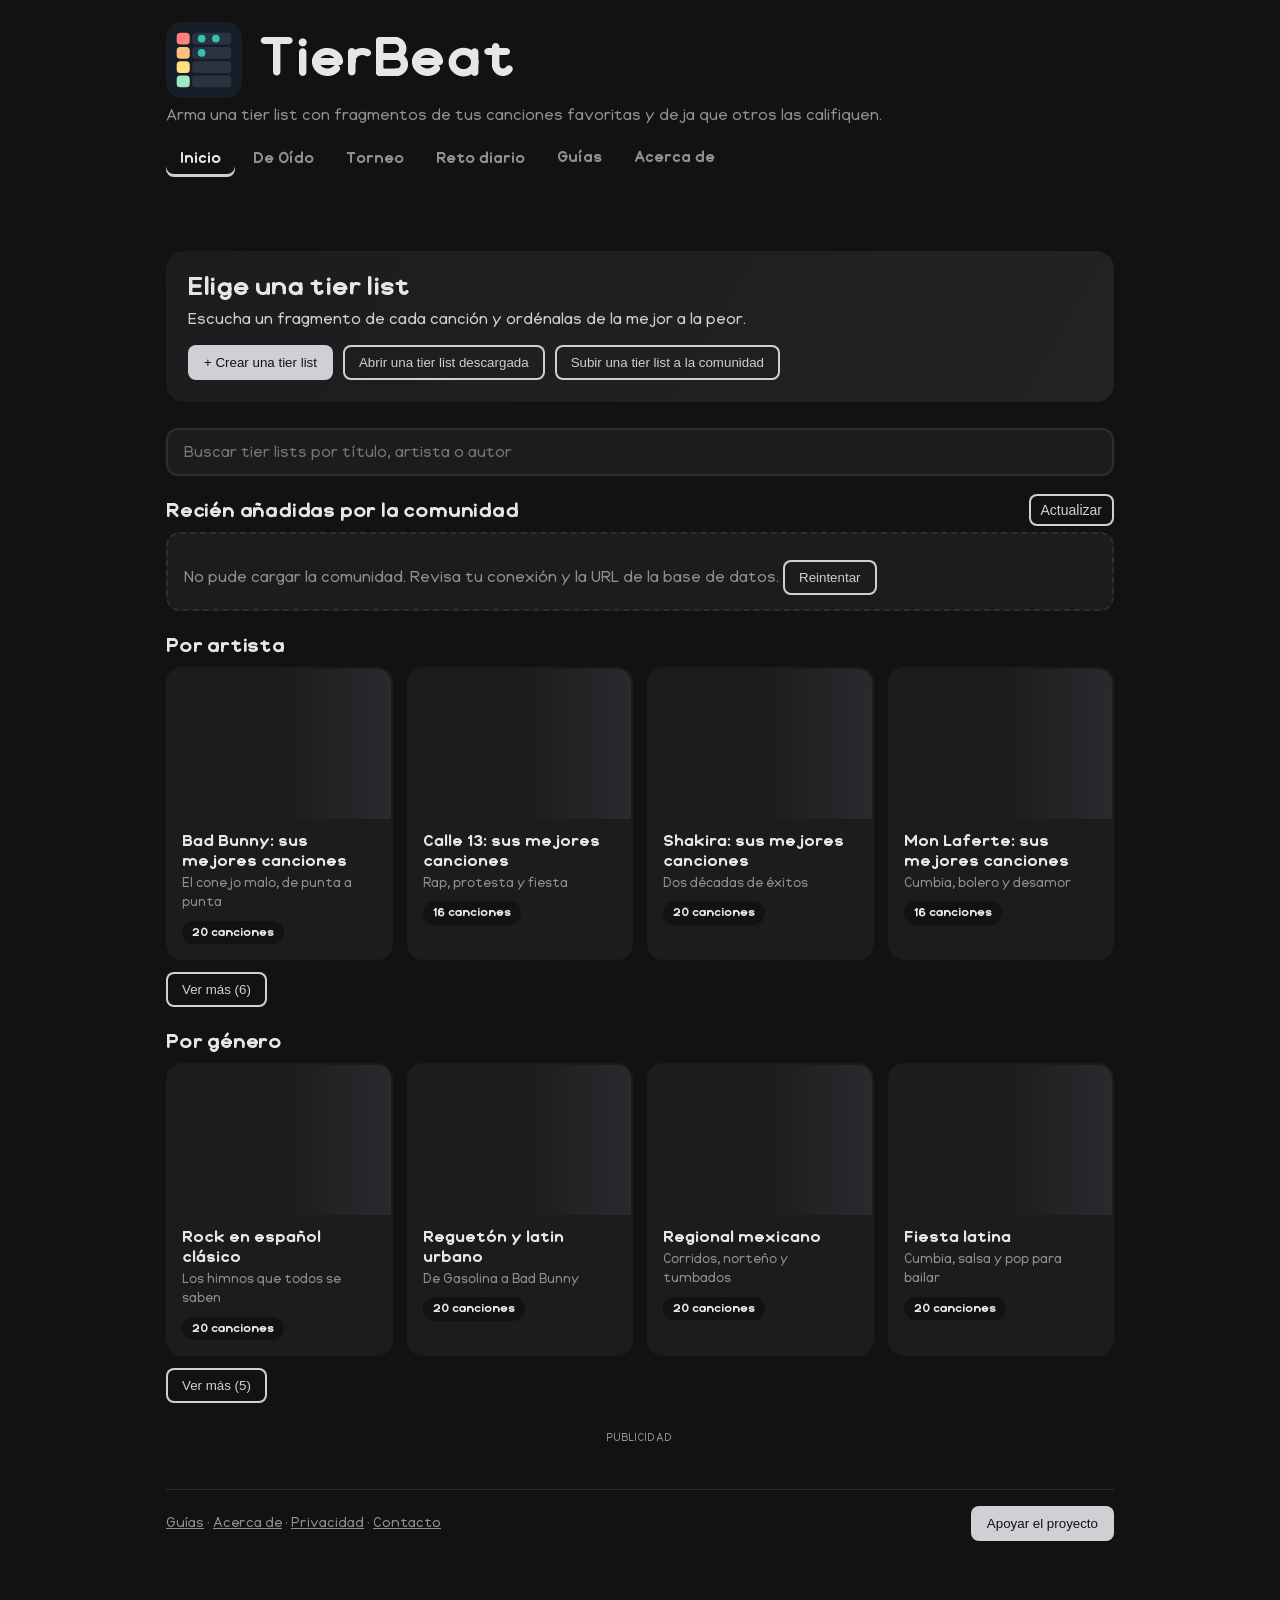
==== commit 613d9669: "Add files via upload" ====
--- a/index.html
+++ b/index.html
@@ -143,11 +143,15 @@
 .tc img{width:100%;height:100%;object-fit:cover;display:block}
 .tc b{display:block;font-size:16px;overflow-wrap:anywhere}.tc small{display:block;color:var(--mute);margin:2px 0 10px;overflow-wrap:anywhere}
 .tc .b{display:block;width:100%;margin:6px 0 0}
-#trs .b{margin:6px 8px 0 0}
+#trs .b,#gmd .b{margin:6px 8px 0 0}
 .shot canvas{width:100%;max-width:540px;border-radius:10px;margin-top:12px;display:block}
 .dsegs{display:flex;gap:6px;margin:6px 0 10px}.dsegs i{flex:1;height:10px;border-radius:5px;background:var(--line)}
 .dsegs i.m{background:#e07a7a}.dsegs i.s{background:#5a5a60}.dsegs i.w{background:#7fd99a}.dsegs i.c{box-shadow:0 0 0 2px var(--hot)}
 #dout canvas{width:100%;max-width:540px;border-radius:10px;margin-top:12px;display:block}
+.lc.sel{outline:3px solid var(--hot);outline-offset:-3px}
+#gmb .hint{margin:10px 0 0}#gmb .b{margin:0}#gmp{margin-top:12px!important}
+.adn{max-width:728px;margin:28px auto;text-align:center;overflow:hidden}
+.adn small{display:block;color:var(--mute);font-size:11px;letter-spacing:.08em;text-transform:uppercase;margin-bottom:6px}
 </style>
 <script async src="https://pagead2.googlesyndication.com/pagead/js/adsbygoogle.js?client=ca-pub-3114572613314166"
      crossorigin="anonymous"></script>
@@ -178,6 +182,7 @@
   <div id="com"></div>
   <div id="mn"></div>
   <div id="gal"></div>
+  <div class="adn"><small>Publicidad</small><script src="anuncios.js"></script></div>
 
   <footer class="ft" id="ft" hidden><span><a href="guias.html">Guías</a> · <a href="acerca.html">Acerca de</a> · <a href="privacidad.html">Privacidad</a> · <a href="contacto.html">Contacto</a></span><button class="b" id="don">Apoyar el proyecto</button></footer>
 </section>
@@ -238,13 +243,15 @@
 <section id="s4">
   <div id="gpick">
     <div class="box"><h2>De Oído</h2>
-      <p class="hint">Elige una tier list y escucha un fragmento: primero solo 1 segundo. Si no la reconoces, puedes pedir 3 y luego 5 segundos. Mientras menos escuches, más puntos ganas (3, 2 o 1).</p></div>
+      <p class="hint">Elige una tier list y escucha un fragmento: primero solo 1 segundo. Si no la reconoces, puedes pedir 3 y luego 5 segundos. Mientras menos escuches, más puntos ganas (3, 2 o 1). Puedes adivinar la canción o el artista.</p></div>
+    <div class="box" id="gmb"><button class="b alt" id="gmt">Combinar varias listas</button><p class="hint" id="gms2"></p><button class="b" id="gmp" hidden disabled>Jugar con las seleccionadas</button></div>
     <input type="search" id="gq" class="srch" placeholder="Buscar una tier list" aria-label="Buscar tier lists" autocomplete="off">
     <div id="gqr" hidden></div>
     <div id="gsec"></div>
   </div>
   <div class="box" id="gset" hidden>
     <h2 id="gtt"></h2><p class="hint" id="gtn"></p>
+    <p>¿Qué quieres adivinar?</p><div id="gmd"></div><p class="hint" id="gmn"></p>
     <p>¿Cuántas rondas quieres jugar?</p><div id="grs"></div>
     <button class="b alt" id="gbk">Elegir otra lista</button>
   </div>
@@ -1033,14 +1040,37 @@
   if(/^https:\/\//.test(DONATE_URL)){$("#ft").hidden=false;$("#don").onclick=()=>window.open(DONATE_URL,"_blank","noopener")}
 }
 renderHome();loadCom();initAds();
-const gau=new Audio(),GS=[1,3,5];let G=null,gT=0,gComC=null,gComT=0;
+const gau=new Audio(),GS=[1,3,5];let G=null,gT=0,gComC=null,gComT=0,gMode="song",gMulti=false;
+const gSel=new Map();
 const gHide=()=>["#gpick","#gset","#gpl","#gen"].forEach(i=>$(i).hidden=true);
-const gCard=(t,au,s,when)=>()=>homeCard({t,a:au,d:(au?"por "+au:"Anónimo")+(when?" · "+when:""),s,arts:s.map(x=>x.art).filter(safe).slice(0,4)},"com",()=>gStart(t,s));
+const gKey=(t,s)=>t+"|"+s.length;
+function gChoose(t,songs,card){
+  if(!gMulti){gStart(t,songs);return}
+  const k=gKey(t,songs);
+  if(gSel.has(k)){gSel.delete(k);card.classList.remove("sel")}else{gSel.set(k,{t,songs});card.classList.add("sel")}
+  gBar();
+}
+const gWrap=(t,songs,make)=>()=>{const c=make(()=>gChoose(t,songs,c));if(gSel.has(gKey(t,songs)))c.classList.add("sel");return c};
+const gMerge=()=>{
+  const seen=new Map();
+  [...gSel.values()].forEach(x=>x.songs.forEach(s=>{const k=nz(s.title)+"|"+nz(s.artist);if(!seen.has(k))seen.set(k,{...s})}));
+  return seen;
+};
+function gBar(){
+  const n=gSel.size,m=gMerge(),ar=new Set([...m.values()].map(s=>nz(s.artist)).filter(Boolean)).size;
+  $("#gmt").textContent=gMulti?"Dejar de combinar":"Combinar varias listas";
+  $("#gms2").textContent=gMulti?(n?n+(n===1?" lista":" listas")+" · "+m.size+" canciones · "+ar+(ar===1?" artista":" artistas"):"Toca las listas que quieras mezclar."):"";
+  $("#gmp").hidden=!gMulti;$("#gmp").disabled=m.size<4;
+}
+$("#gmt").onclick=()=>{gMulti=!gMulti;gSel.clear();document.querySelectorAll("#gpick .lc.sel").forEach(x=>x.classList.remove("sel"));gBar()};
+$("#gmp").onclick=()=>{const m=gMerge(),n=gSel.size;if(m.size<4)return;gStart(n===1?[...gSel.values()][0].t:"Mezcla de "+n+" listas",[...m.values()])};
+const gCard=(t,au,s,when)=>gWrap(t,s,pick=>homeCard({t,a:au,d:(au?"por "+au:"Anónimo")+(when?" · "+when:""),s,arts:s.map(x=>x.art).filter(safe).slice(0,4)},"com",pick));
 async function gMenu(){
+  gMulti=false;gSel.clear();gBar();
   gHide();$("#gpick").hidden=false;$("#gq").value="";$("#gqr").hidden=true;$("#gsec").hidden=false;
   const box=$("#gsec");box.textContent="";const cm=el("div"),mn=el("div"),bi=el("div");box.append(cm,mn,bi);
   grid(mn,"Mis tier lists",mineGet().filter(m=>m.songs.length>=4).map(m=>gCard(m.title,m.author||"",m.songs.map(x=>({...x})),"")));
-  const mk=k=>LISTS.map((L,i)=>({...L,i})).filter(L=>L.k===k).map(L=>()=>homeCard(L,false,()=>gStart(L.t,L.s.map(x=>({title:x[0],artist:x[1]})))));
+  const mk=k=>LISTS.map((L,i)=>({...L,i})).filter(L=>L.k===k).map(L=>{const sg=L.s.map(x=>({title:x[0],artist:x[1]}));return gWrap(L.t,sg,pick=>homeCard(L,false,pick))});
   grid(bi,"Por artista",mk("a"));grid(bi,"Por género",mk("g"));
   try{
     if(!gComC||Date.now()-gComT>6e4){gComC=await comList(12);gComT=Date.now()}
@@ -1048,7 +1078,15 @@
   }catch(e){}
 }
 function gStart(t,songs){
-  const n=songs.length,w=$("#grs");G={t,src:songs};
+  const n=songs.length,w=$("#grs"),md=$("#gmd"),na=new Set(songs.map(x=>nz(x.artist)).filter(Boolean)).size,can=na>3;
+  G={t,src:songs,mode:can?gMode:"song"};
+  md.textContent="";
+  [["song","La canción"],["artist","El artista"]].forEach(([k,x])=>{
+    const b=el("button","b"+(G.mode===k?"":" alt"),x);if(k==="artist"&&!can)b.disabled=true;
+    b.onclick=()=>{gMode=k;G.mode=k;[...md.children].forEach((y,i)=>y.className="b"+((i===0)===(k==="song")?"":" alt"))};
+    md.append(b);
+  });
+  $("#gmn").textContent=can?"":"Para adivinar el artista la lista necesita más de 3 artistas distintos (esta tiene "+na+"). Prueba con «Combinar varias listas».";
   gHide();$("#gset").hidden=false;window.scrollTo(0,0);
   $("#gtt").textContent=t;$("#gtn").textContent=n+" canciones en esta lista.";w.textContent="";
   [...[5,10,15,20,30,40].filter(x=>x<n),n].forEach(k=>{const b=el("button","b",k===n?"Todas ("+n+")":""+k);b.onclick=()=>gGo(k);w.append(b)});
@@ -1063,13 +1101,18 @@
   let s=null;
   while(!s&&G.i<G.order.length){
     const c=G.order[G.i++];
+    if(G.mode==="artist"&&!c.artist)continue;
     if(await freshUrl(c))s=c;
   }
   if(!s){gEnd();return}
   G.cur=s;
   const lbl=o=>o.title+(o.artist?" — "+o.artist:"");
-  const opts=[s,...G.src.filter(x=>x.title!==s.title).sort(()=>Math.random()-.5).slice(0,3)].sort(()=>Math.random()-.5);
-  opts.forEach(o=>{const b=el("button","opt",lbl(o));b.dataset.ok=o.title===s.title?"1":"";b.onclick=()=>gPick(b);$("#gop").append(b)});
+  let opts;
+  if(G.mode==="artist"){
+    const a=nz(s.artist),others=[...new Map(G.src.filter(x=>x.artist).map(x=>[nz(x.artist),x.artist])).values()].filter(x=>nz(x)!==a).sort(()=>Math.random()-.5).slice(0,3);
+    opts=[{t:s.artist,ok:1},...others.map(t=>({t,ok:0}))];
+  }else opts=[s,...G.src.filter(x=>x.title!==s.title).sort(()=>Math.random()-.5).slice(0,3)].map(o=>({t:lbl(o),ok:o.title===s.title?1:0}));
+  opts.sort(()=>Math.random()-.5).forEach(o=>{const b=el("button","opt",o.t);b.dataset.ok=o.ok?"1":"";b.onclick=()=>gPick(b);$("#gop").append(b)});
   $("#gpb").disabled=false;gMoreBtn();$("#gms").textContent="";gListen();
 }
 function gMoreBtn(){const b=$("#gmr");b.hidden=G.stage>=GS.length-1;b.textContent="Necesito más tiempo ("+GS[Math.min(G.stage+1,GS.length-1)]+" s)"}
@@ -1090,7 +1133,7 @@
   all.forEach(x=>x.disabled=true);
   const p=ok?3-G.stage:0;
   if(ok){G.score++;G.pts+=p;b.classList.add("ok")}else{b.classList.add("no");const c=all.find(x=>x.dataset.ok);if(c)c.classList.add("ok")}
-  $("#gms").textContent=ok?"¡Correcto! +"+p+(p===1?" punto":" puntos"):"Era «"+s.title+"».";
+  $("#gms").textContent=(ok?"¡Correcto! +"+p+(p===1?" punto":" puntos"):"Era «"+(G.mode==="artist"?s.artist:s.title)+"».")+(G.mode==="artist"?" La canción es «"+s.title+"».":"");
   $("#gmr").hidden=true;$("#gsc").textContent="Ronda "+(G.r+1)+" de "+G.n+" · Puntos: "+G.pts;
   G.r++;$("#gnx").hidden=false;$("#gnx").textContent=G.r>=G.n?"Ver resultado":"Siguiente";
 }
@@ -1116,11 +1159,12 @@
   return items.filter(it=>{const h=nz([it.t,it.au,...it.songs.map(s=>s.artist)].join(" "));return k.every(w=>h.includes(w))})
     .sort((a,b)=>nz(b.t).includes(full)-nz(a.t).includes(full));
 }
-const qCards=(items,pick)=>items.map(it=>()=>{
-  const act=pick?()=>pick(it):null;
-  if(it.kind==="b")return homeCard(it.L,false,act);
-  return homeCard({t:it.t,a:it.au,d:(it.au?"por "+it.au:it.kind==="m"?"Hecha por ti":"Anónimo")+(it.createdAt?" · "+ago(it.createdAt):""),s:it.songs,
+const qCards=(items,pick,isSel)=>items.map(it=>()=>{
+  let c;const act=pick?()=>pick(it,c):null;
+  c=it.kind==="b"?homeCard(it.L,false,act):homeCard({t:it.t,a:it.au,d:(it.au?"por "+it.au:it.kind==="m"?"Hecha por ti":"Anónimo")+(it.createdAt?" · "+ago(it.createdAt):""),s:it.songs,
     arts:it.songs.map(x=>x.art).filter(safe).slice(0,4)},it.kind==="m"&&!pick?"mine":"com",act);
+  if(isSel&&isSel(it))c.classList.add("sel");
+  return c;
 });
 async function runQ(){
   const q=$("#hq").value.trim(),r=$("#qr"),parts=["#com","#mn","#gal"].map($),my=++qTok;
@@ -1140,7 +1184,7 @@
   const items=qFind(await qItems(),q).filter(x=>x.songs.length>=4);if(my!==gqTok)return;
   r.textContent="";
   if(!items.length){r.append(el("p","nt","No encontré listas con «"+q+"». Se necesitan al menos 4 canciones."));return}
-  grid(r,"Resultados ("+items.length+")",qCards(items,it=>gStart(it.t,it.songs.map(s=>({...s})))));
+  grid(r,"Resultados ("+items.length+")",qCards(items,(it,c)=>gChoose(it.t,it.songs.map(s=>({...s})),c),it=>gSel.has(gKey(it.t,it.songs))));
 },250)};
 
 const GAME="De Oído",TBN=$("h1 span").textContent,TBI=$(".lg").innerHTML,TBT=$("#tag").textContent,TBTL=document.title;
@@ -1304,7 +1348,7 @@
   const ch=T.ch,top=[ch,...T.out.slice().reverse()].slice(0,4).map(s=>s.title+(s.artist?" — "+s.artist:""));
   shareImg($("#tout"),slug(T.t)+"-torneo.png","Torneo — "+T.t,{icon:TORNI,name:"Torneo",list:T.t,label:"Mi canción campeona",art:ch.art,champ:{title:ch.title,artist:ch.artist||""},top});
 };
-$("#gmk").onclick=()=>shareImg($("#gout"),slug(G.t)+"-de-oido.png",GAME+" — "+G.t,{icon:GAMEI,name:GAME,list:G.t,label:"Mi resultado",big:G.score+" de "+G.r,small:G.pts+" puntos de "+3*G.r+" posibles"});
+$("#gmk").onclick=()=>shareImg($("#gout"),slug(G.t)+"-de-oido.png",GAME+" — "+G.t,{icon:GAMEI,name:GAME,list:G.t+(G.mode==="artist"?" · Adivina el artista":""),label:"Mi resultado",big:G.score+" de "+G.r,small:G.pts+" puntos de "+3*G.r+" posibles"});
 
 const DKEY="tierbeat_daily_v1",DSEC=[1,2,4,7,11,16],dau=new Audio();
 let D=null,dTm=0,dClock=0;
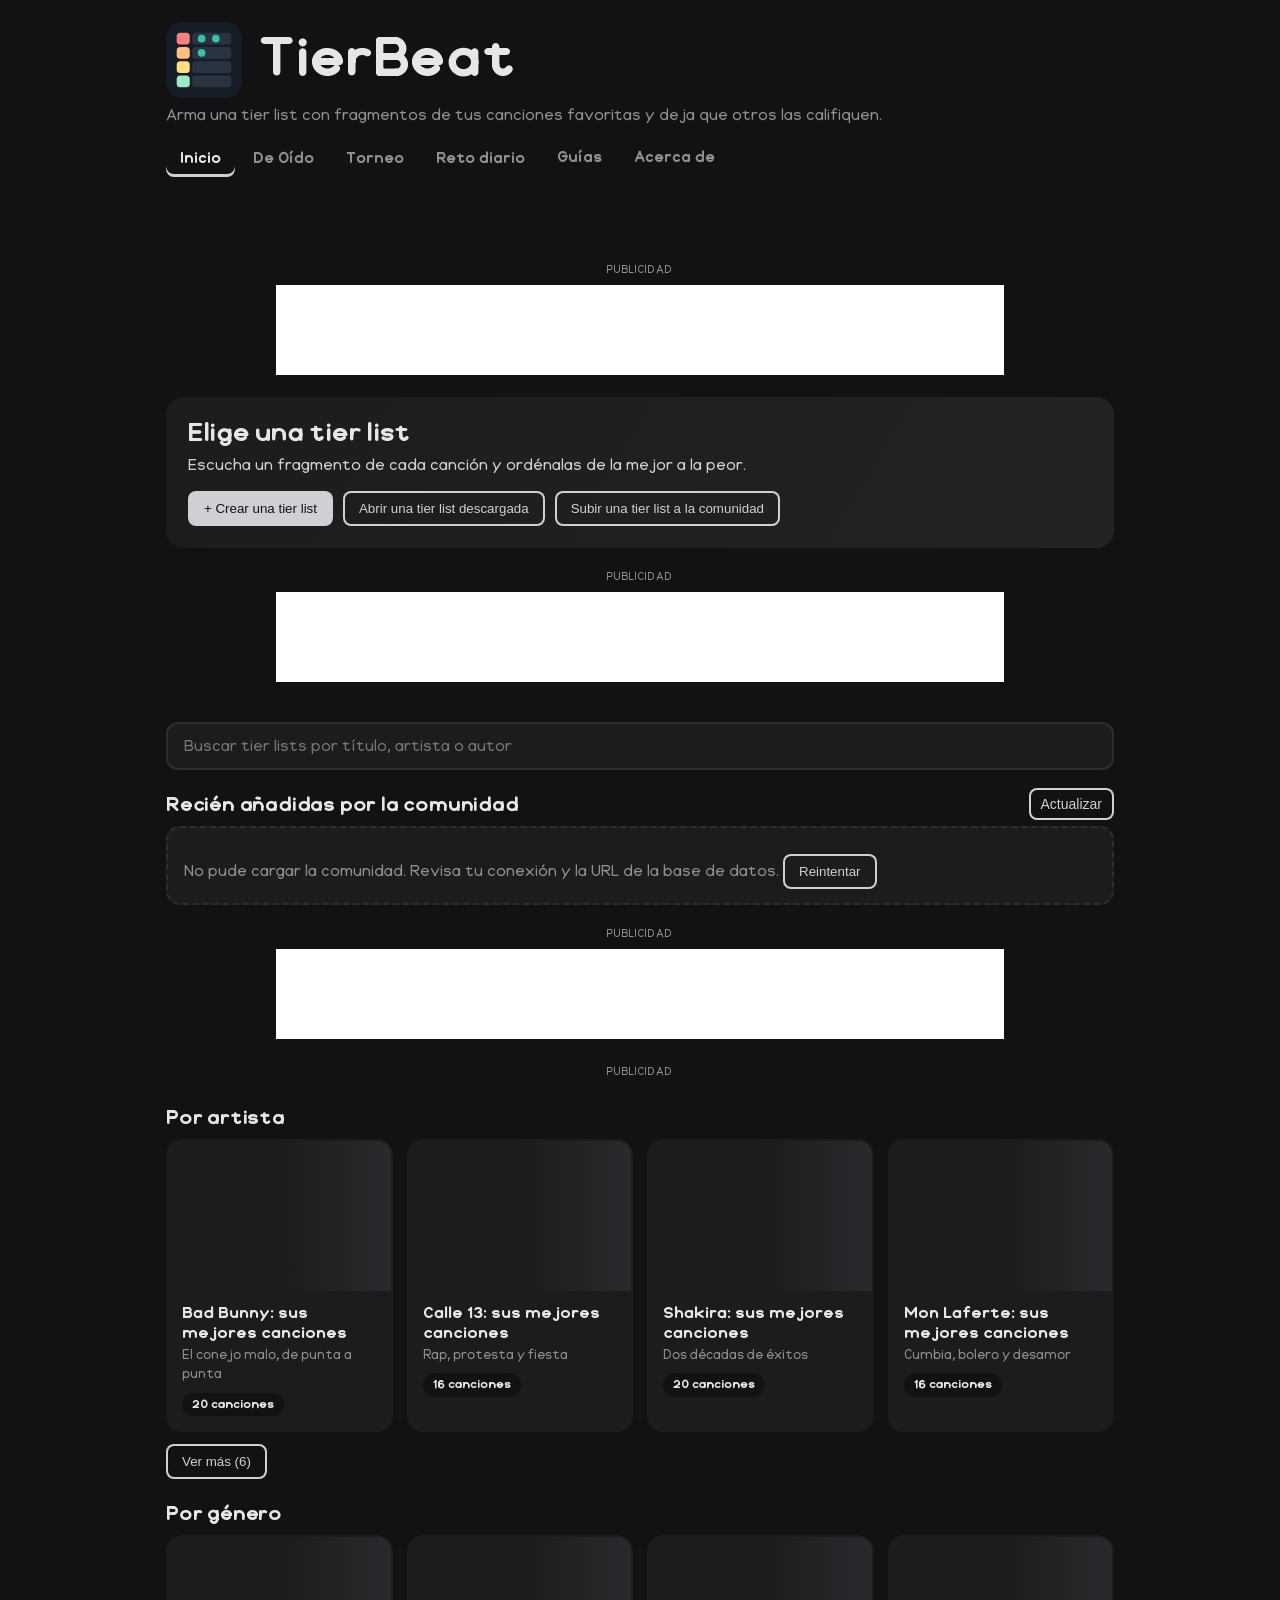
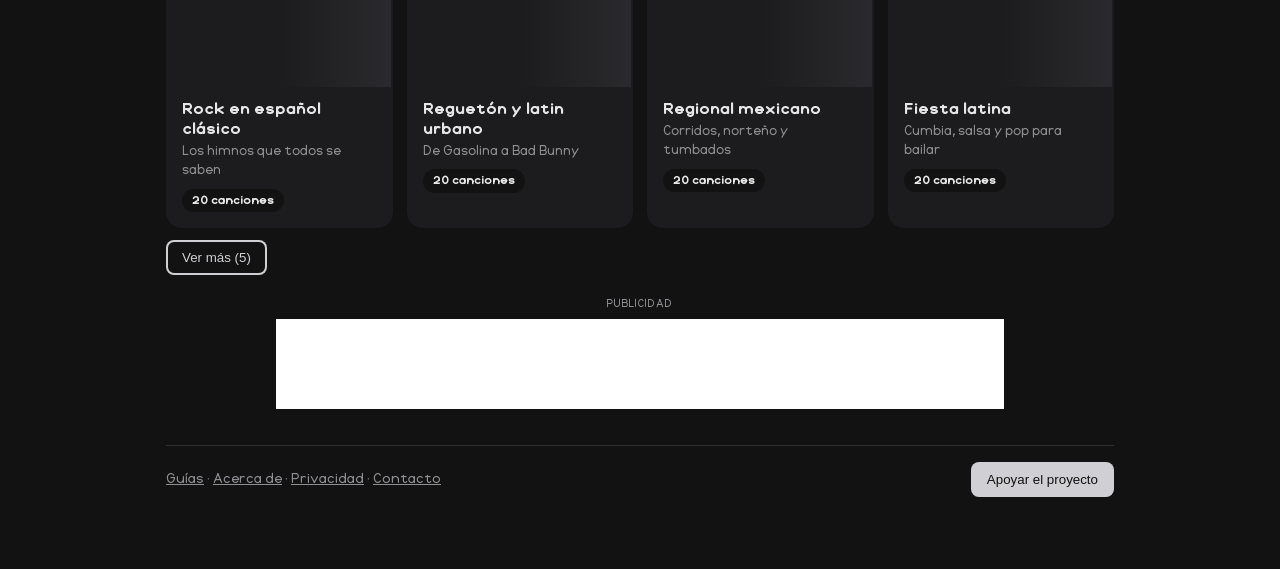
==== commit 71a3061b: "Add files via upload" ====
--- a/index.html
+++ b/index.html
@@ -152,6 +152,12 @@
 #gmb .hint{margin:10px 0 0}#gmb .b{margin:0}#gmp{margin-top:12px!important}
 .adn{max-width:728px;margin:28px auto;text-align:center;overflow:hidden}
 .adn small{display:block;color:var(--mute);font-size:11px;letter-spacing:.08em;text-transform:uppercase;margin-bottom:6px}
+
+.ad2{max-width:728px;margin:22px auto;text-align:center;overflow:hidden;min-height:50px}
+.ad2 small,.adnat small{display:block;color:var(--mute);font-size:11px;letter-spacing:.08em;text-transform:uppercase;margin-bottom:6px}
+.adnat{max-width:728px;margin:26px auto;text-align:center}
+.rail{display:none;position:fixed;top:110px;width:160px;height:600px}
+@media(min-width:1340px){.rail{display:block}.rail.l{left:calc(50% - 490px - 176px)}.rail.r{left:calc(50% + 490px + 16px)}}
 </style>
 <script async src="https://pagead2.googlesyndication.com/pagead/js/adsbygoogle.js?client=ca-pub-3114572613314166"
      crossorigin="anonymous"></script>
@@ -165,6 +171,8 @@
 <div id="top"><button id="back" hidden>← Inicio</button></div>
 <main>
 <section id="s0" class="on">
+  <div class="rail l" data-ad="v"></div><div class="rail r" data-ad="v"></div>
+  <div class="ad2" data-ad="b"><small>Publicidad</small></div>
   <div class="hero">
     <h2>Elige una tier list</h2>
     <p>Escucha un fragmento de cada canción y ordénalas de la mejor a la peor.</p>
@@ -176,13 +184,16 @@
       <input type="file" id="uf" accept=".json,application/json" hidden>
     </div>
   </div>
+  <div class="ad2" data-ad="b"><small>Publicidad</small></div>
   <div class="box" id="pb" hidden><b id="pbt"></b><label for="pbn">Tu nombre (opcional)</label><input type="text" id="pbn" maxlength="40"><button class="b" id="pbg">Publicar</button><button class="b alt" id="pbc">Cancelar</button></div>
   <input type="search" id="hq" class="srch" placeholder="Buscar tier lists por título, artista o autor" aria-label="Buscar tier lists" autocomplete="off">
   <div id="qr" hidden></div>
   <div id="com"></div>
+  <div class="ad2" data-ad="b"><small>Publicidad</small></div>
   <div id="mn"></div>
+  <div class="adnat" data-ad="n"><small>Publicidad</small></div>
   <div id="gal"></div>
-  <div class="adn"><small>Publicidad</small><script src="anuncios.js"></script></div>
+  <div class="ad2" data-ad="b"><small>Publicidad</small></div>
 
   <footer class="ft" id="ft" hidden><span><a href="guias.html">Guías</a> · <a href="acerca.html">Acerca de</a> · <a href="privacidad.html">Privacidad</a> · <a href="contacto.html">Contacto</a></span><button class="b" id="don">Apoyar el proyecto</button></footer>
 </section>
@@ -241,13 +252,18 @@
   </div>
 </section>
 <section id="s4">
+  <div class="rail l" data-ad="v"></div><div class="rail r" data-ad="v"></div>
+  <div class="ad2" data-ad="b"><small>Publicidad</small></div>
   <div id="gpick">
     <div class="box"><h2>De Oído</h2>
       <p class="hint">Elige una tier list y escucha un fragmento: primero solo 1 segundo. Si no la reconoces, puedes pedir 3 y luego 5 segundos. Mientras menos escuches, más puntos ganas (3, 2 o 1). Puedes adivinar la canción o el artista.</p></div>
     <div class="box" id="gmb"><button class="b alt" id="gmt">Combinar varias listas</button><p class="hint" id="gms2"></p><button class="b" id="gmp" hidden disabled>Jugar con las seleccionadas</button></div>
+    <div class="ad2" data-ad="b"><small>Publicidad</small></div>
     <input type="search" id="gq" class="srch" placeholder="Buscar una tier list" aria-label="Buscar tier lists" autocomplete="off">
     <div id="gqr" hidden></div>
     <div id="gsec"></div>
+    <div class="adnat" data-ad="n"><small>Publicidad</small></div>
+    <div class="ad2" data-ad="b"><small>Publicidad</small></div>
   </div>
   <div class="box" id="gset" hidden>
     <h2 id="gtt"></h2><p class="hint" id="gtn"></p>
@@ -271,14 +287,20 @@
     <button class="b alt" id="gmk">Crear imagen para compartir</button>
     <div class="shot" id="gout"></div>
   </div>
+  <div class="ad2" data-ad="b"><small>Publicidad</small></div>
 </section>
 <section id="s5">
+  <div class="rail l" data-ad="v"></div><div class="rail r" data-ad="v"></div>
+  <div class="ad2" data-ad="b"><small>Publicidad</small></div>
   <div id="tpick">
     <div class="box"><h2>Torneo de canciones</h2>
       <p class="hint">Elige una tier list y enfrenta sus canciones de dos en dos. Escucha cada una, quédate con tu favorita y sigue avanzando hasta tener a la campeona.</p></div>
+    <div class="ad2" data-ad="b"><small>Publicidad</small></div>
     <input type="search" id="tq" class="srch" placeholder="Buscar una tier list" aria-label="Buscar tier lists" autocomplete="off">
     <div id="tqr" hidden></div>
     <div id="tsec"></div>
+    <div class="adnat" data-ad="n"><small>Publicidad</small></div>
+    <div class="ad2" data-ad="b"><small>Publicidad</small></div>
   </div>
   <div class="box" id="tset" hidden>
     <h2 id="ttt"></h2><p class="hint" id="ttn"></p>
@@ -298,11 +320,15 @@
     <button class="b alt" id="tmk">Crear imagen para compartir</button>
     <div class="shot" id="tout"></div>
   </div>
+  <div class="ad2" data-ad="b"><small>Publicidad</small></div>
 </section>
 <section id="s6">
+  <div class="rail l" data-ad="v"></div><div class="rail r" data-ad="v"></div>
+  <div class="ad2" data-ad="b"><small>Publicidad</small></div>
   <div class="box"><h2>Reto diario</h2>
     <p class="hint">Una canción nueva cada día, igual para todos (cambia a medianoche, hora de México). Tienes 6 intentos y en cada uno escuchas un fragmento más largo: 1, 2, 4, 7, 11 y 16 segundos.</p>
     <p class="hint" id="dst"></p></div>
+  <div class="ad2" data-ad="b"><small>Publicidad</small></div>
   <div class="box" id="dgm">
     <div class="dsegs" id="dsg"></div>
     <div class="gbar"><i id="db"></i></div>
@@ -321,10 +347,14 @@
     <button class="b" id="dmk">Crear imagen para compartir</button>
     <div class="shot" id="dout"></div>
   </div>
+  <div class="adnat" data-ad="n"><small>Publicidad</small></div>
+  <div class="ad2" data-ad="b"><small>Publicidad</small></div>
+  <div class="ad2" data-ad="b"><small>Publicidad</small></div>
 </section>
 </main>
 
 <div id="m2" class="toast" role="status"></div>
+<script src="anuncios.js" defer></script>
 <script>
 /* ===== COMUNIDAD =====
    Para que todos vean las tier lists publicadas, pega aquí la URL de tu Firebase Realtime Database
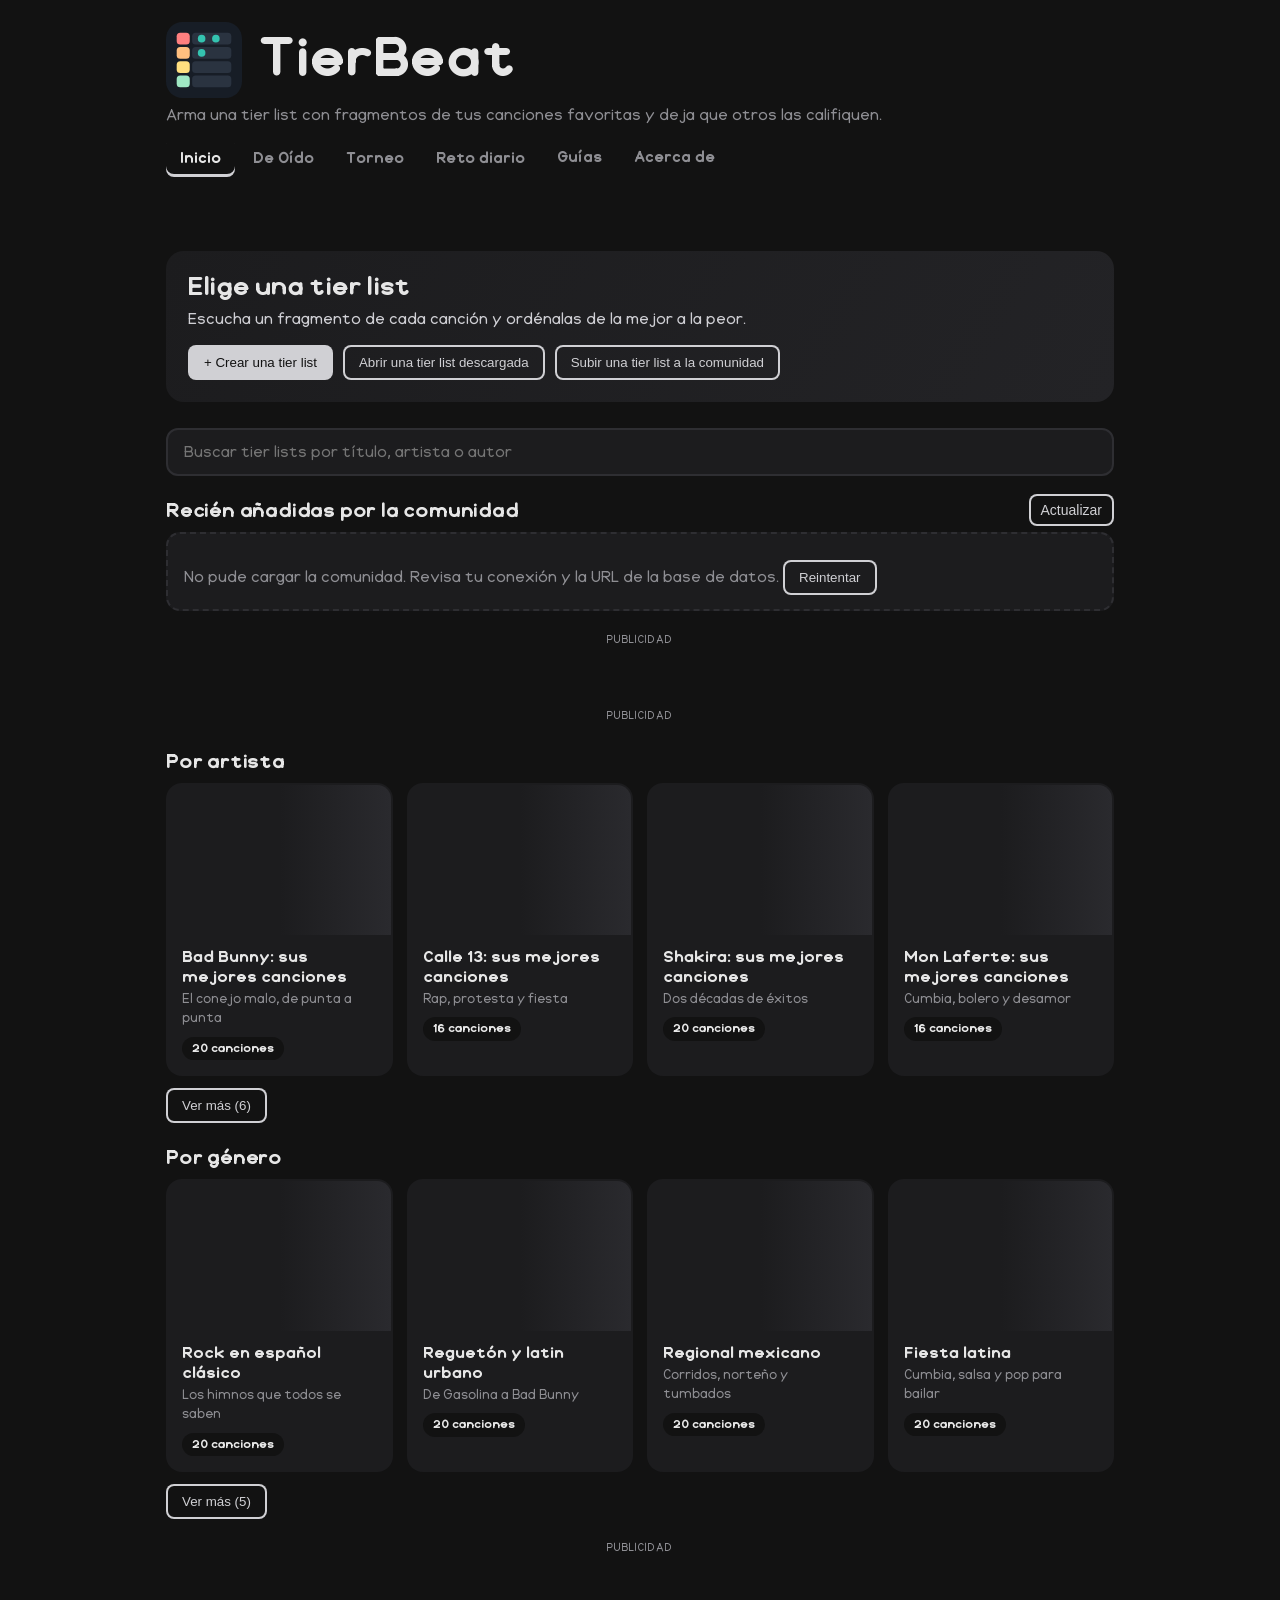
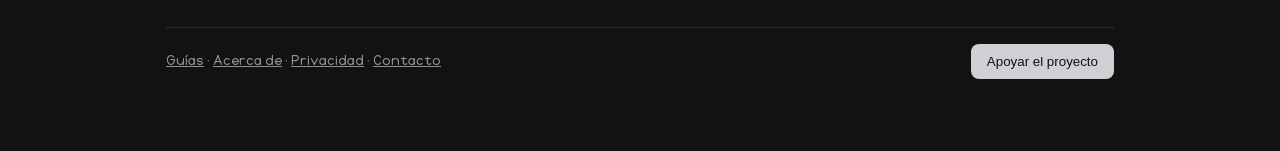
==== commit a6928728: "Add files via upload" ====
--- a/index.html
+++ b/index.html
@@ -172,7 +172,6 @@
 <main>
 <section id="s0" class="on">
   <div class="rail l" data-ad="v"></div><div class="rail r" data-ad="v"></div>
-  <div class="ad2" data-ad="b"><small>Publicidad</small></div>
   <div class="hero">
     <h2>Elige una tier list</h2>
     <p>Escucha un fragmento de cada canción y ordénalas de la mejor a la peor.</p>
@@ -184,7 +183,6 @@
       <input type="file" id="uf" accept=".json,application/json" hidden>
     </div>
   </div>
-  <div class="ad2" data-ad="b"><small>Publicidad</small></div>
   <div class="box" id="pb" hidden><b id="pbt"></b><label for="pbn">Tu nombre (opcional)</label><input type="text" id="pbn" maxlength="40"><button class="b" id="pbg">Publicar</button><button class="b alt" id="pbc">Cancelar</button></div>
   <input type="search" id="hq" class="srch" placeholder="Buscar tier lists por título, artista o autor" aria-label="Buscar tier lists" autocomplete="off">
   <div id="qr" hidden></div>
@@ -253,7 +251,6 @@
 </section>
 <section id="s4">
   <div class="rail l" data-ad="v"></div><div class="rail r" data-ad="v"></div>
-  <div class="ad2" data-ad="b"><small>Publicidad</small></div>
   <div id="gpick">
     <div class="box"><h2>De Oído</h2>
       <p class="hint">Elige una tier list y escucha un fragmento: primero solo 1 segundo. Si no la reconoces, puedes pedir 3 y luego 5 segundos. Mientras menos escuches, más puntos ganas (3, 2 o 1). Puedes adivinar la canción o el artista.</p></div>
@@ -263,7 +260,6 @@
     <div id="gqr" hidden></div>
     <div id="gsec"></div>
     <div class="adnat" data-ad="n"><small>Publicidad</small></div>
-    <div class="ad2" data-ad="b"><small>Publicidad</small></div>
   </div>
   <div class="box" id="gset" hidden>
     <h2 id="gtt"></h2><p class="hint" id="gtn"></p>
@@ -291,7 +287,6 @@
 </section>
 <section id="s5">
   <div class="rail l" data-ad="v"></div><div class="rail r" data-ad="v"></div>
-  <div class="ad2" data-ad="b"><small>Publicidad</small></div>
   <div id="tpick">
     <div class="box"><h2>Torneo de canciones</h2>
       <p class="hint">Elige una tier list y enfrenta sus canciones de dos en dos. Escucha cada una, quédate con tu favorita y sigue avanzando hasta tener a la campeona.</p></div>
@@ -300,7 +295,6 @@
     <div id="tqr" hidden></div>
     <div id="tsec"></div>
     <div class="adnat" data-ad="n"><small>Publicidad</small></div>
-    <div class="ad2" data-ad="b"><small>Publicidad</small></div>
   </div>
   <div class="box" id="tset" hidden>
     <h2 id="ttt"></h2><p class="hint" id="ttn"></p>
@@ -324,7 +318,6 @@
 </section>
 <section id="s6">
   <div class="rail l" data-ad="v"></div><div class="rail r" data-ad="v"></div>
-  <div class="ad2" data-ad="b"><small>Publicidad</small></div>
   <div class="box"><h2>Reto diario</h2>
     <p class="hint">Una canción nueva cada día, igual para todos (cambia a medianoche, hora de México). Tienes 6 intentos y en cada uno escuchas un fragmento más largo: 1, 2, 4, 7, 11 y 16 segundos.</p>
     <p class="hint" id="dst"></p></div>
@@ -348,7 +341,6 @@
     <div class="shot" id="dout"></div>
   </div>
   <div class="adnat" data-ad="n"><small>Publicidad</small></div>
-  <div class="ad2" data-ad="b"><small>Publicidad</small></div>
   <div class="ad2" data-ad="b"><small>Publicidad</small></div>
 </section>
 </main>
